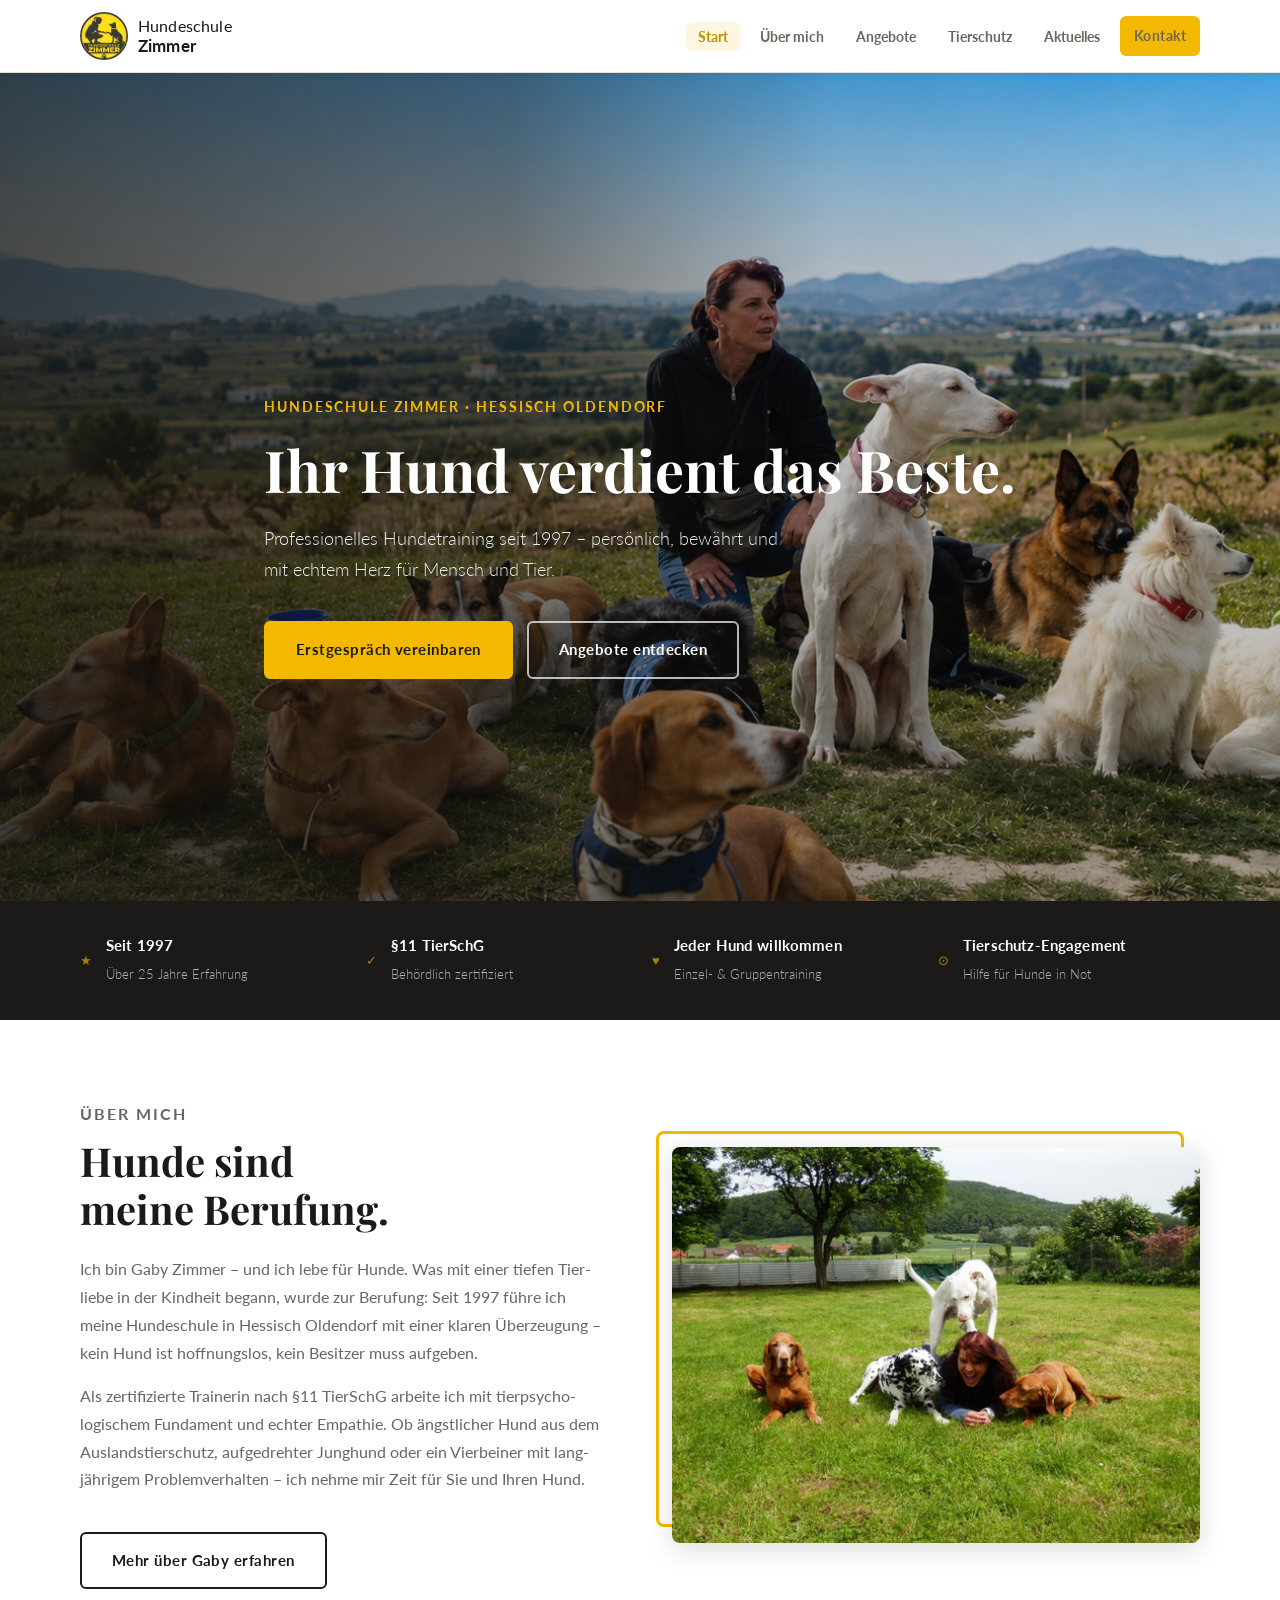
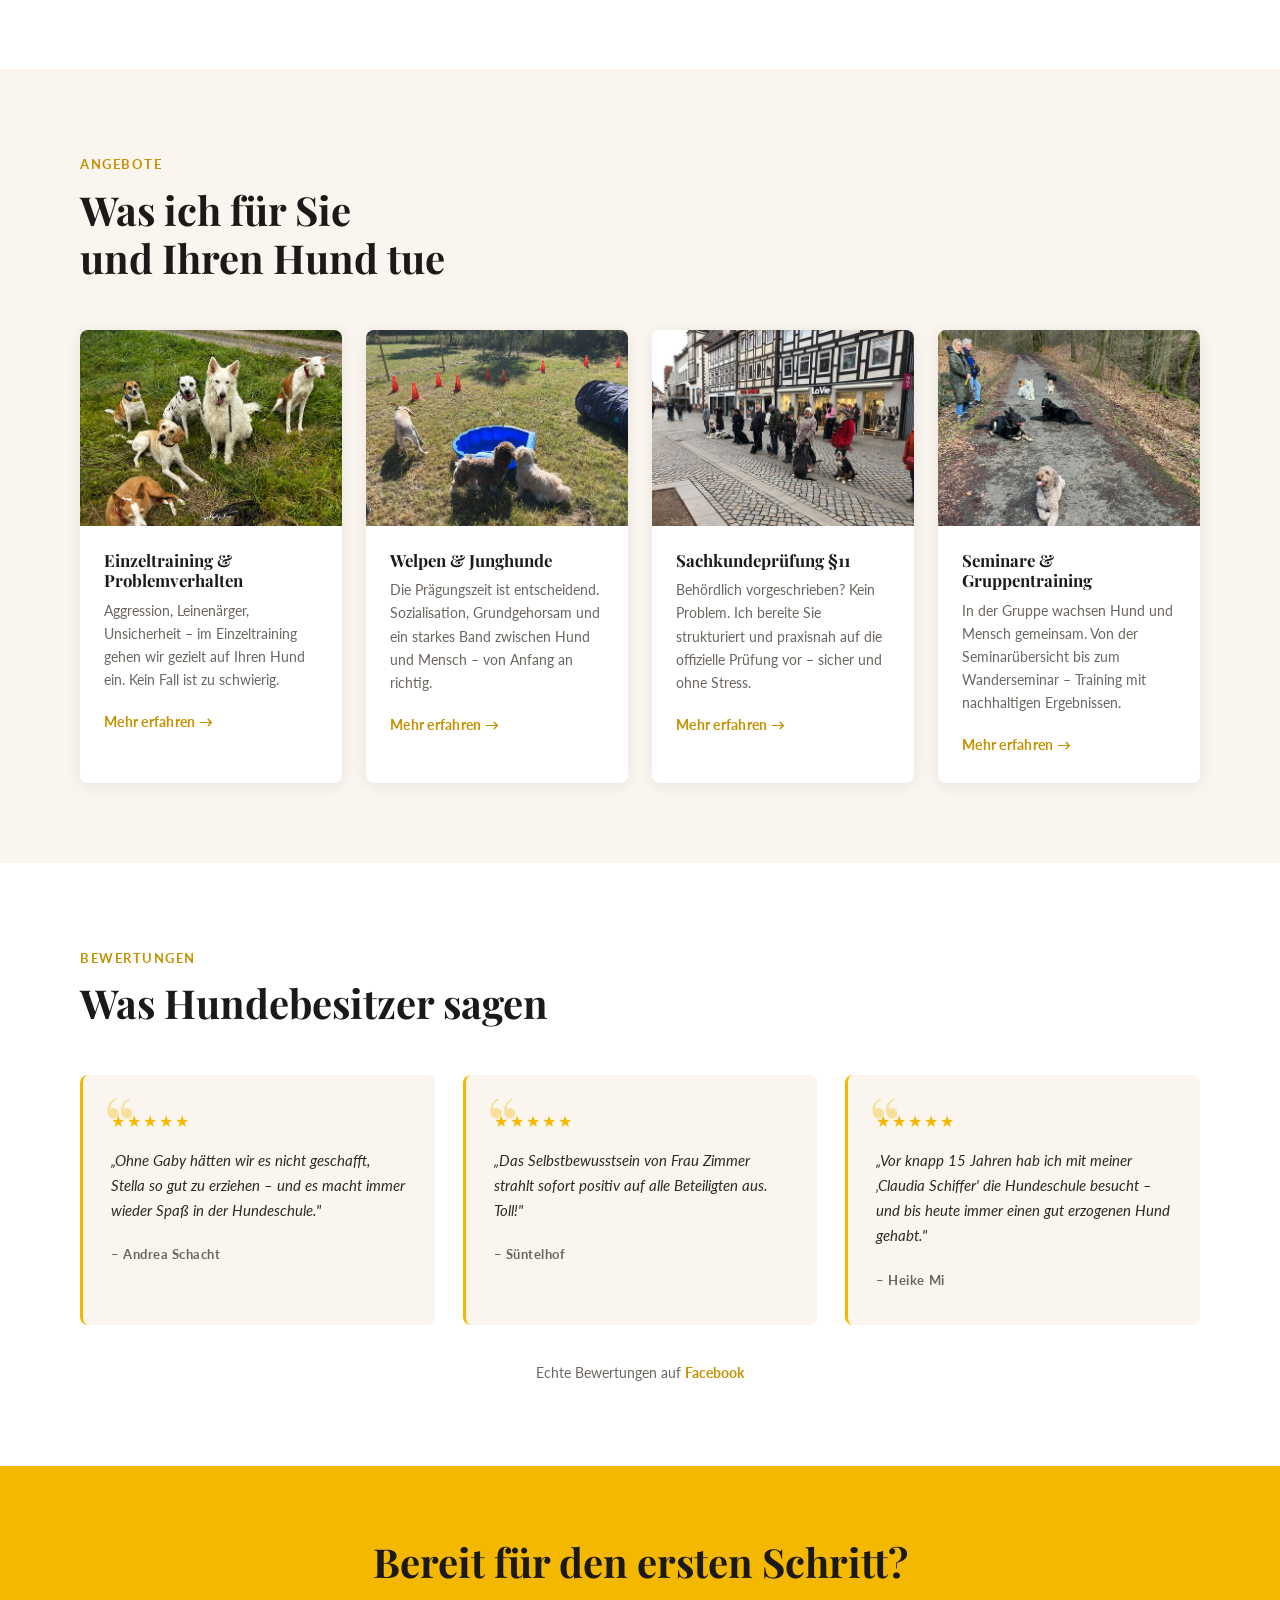
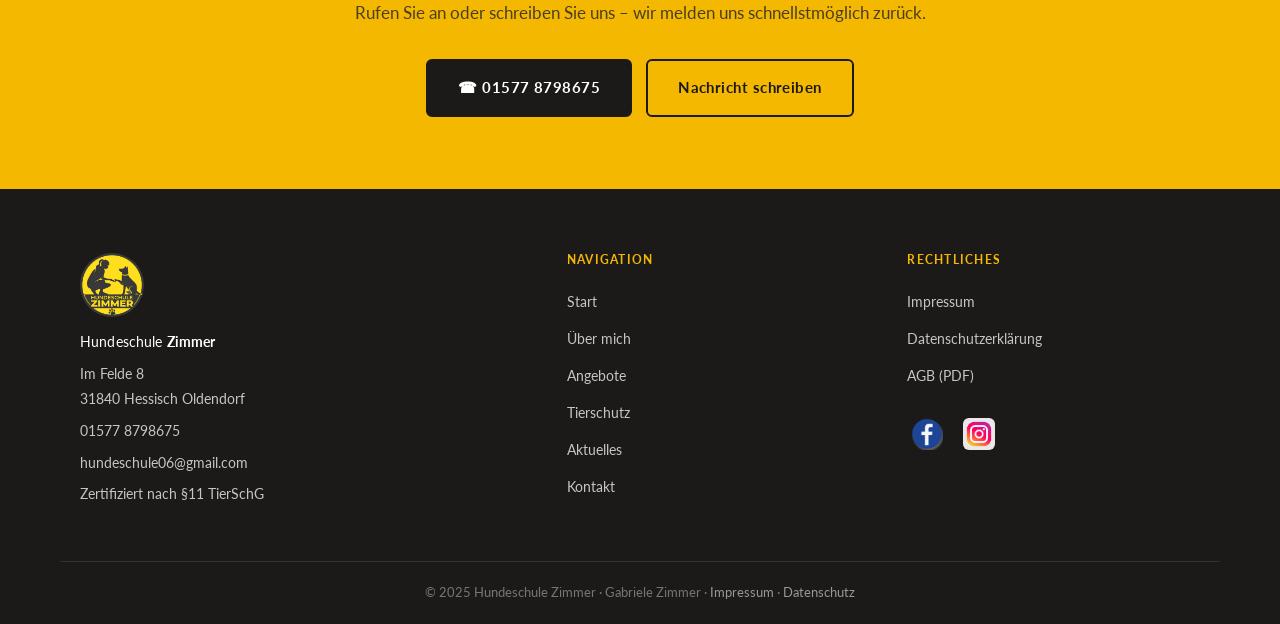
==== index.html @ fe75fb40 "Erste Version" ====
<!DOCTYPE html>
<html lang="de">
<head>
  <meta charset="UTF-8">
  <meta name="viewport" content="width=device-width, initial-scale=1.0">
  <title>Hundeschule Zimmer – Professionelles Hundetraining in Hessisch Oldendorf</title>
  <meta name="description" content="Hundeschule Zimmer, Gaby Zimmer – §11-zertifiziertes Hundetraining seit 1997 in Hessisch Oldendorf. Einzeltraining, Welpengruppen, Sachkundeprüfung und Seminare.">
  <meta name="keywords" content="Hundeschule Hessisch Oldendorf, Hundetraining, Sachkundeprüfung §11, Welpengruppe, Einzeltraining Hund, Gaby Zimmer">
  <link rel="canonical" href="https://www.hundeschule-zimmer.de/">
  <link rel="icon" type="image/png" href="Favicon.png">
  <link rel="stylesheet" href="css/style.css">
</head>
<body>

  <!-- NAVIGATION -->
  <header class="site-header">
    <nav class="nav container">
      <a class="nav__logo" href="index.html">
        <img src="images/logo.jpg" alt="Hundeschule Zimmer Logo" class="nav__logo-img">
        <span class="logo-text">Hundeschule <strong>Zimmer</strong></span>
      </a>
      <button class="nav__toggle" aria-label="Menü öffnen" aria-expanded="false">&#9776;</button>
      <ul class="nav__links" id="nav-links">
        <li><a href="index.html" class="active">Start</a></li>
        <li><a href="ueber-mich.html">Über mich</a></li>
        <li><a href="angebote.html">Angebote</a></li>
        <li><a href="tierschutz.html">Tierschutz</a></li>
        <li><a href="aktuelles.html">Aktuelles</a></li>
        <li><a href="kontakt.html" class="btn btn--nav">Kontakt</a></li>
      </ul>
    </nav>
  </header>

  <!-- HERO -->
  <section class="hero">
    <div class="hero__bg" style="background-image: url('images/hero.png'); background-position: center 40%;"></div>
    <div class="hero__overlay"></div>
    <div class="hero__content container">
      <p class="hero__eyebrow">Hundeschule Zimmer &middot; Hessisch Oldendorf</p>
      <h1 class="hero__headline">Ihr Hund verdient das Beste.</h1>
      <p class="hero__sub">Professionelles Hundetraining seit 1997 – persönlich, bewährt und mit echtem Herz für Mensch und Tier.</p>
      <div class="hero__actions">
        <a href="kontakt.html" class="btn btn--primary">Erstgespräch vereinbaren</a>
        <a href="angebote.html" class="btn btn--outline">Angebote entdecken</a>
      </div>
    </div>
  </section>

  <!-- TRUST BAR -->
  <section class="trust-bar">
    <div class="container">
      <div class="trust-bar__grid">
        <div class="trust-item">
          <span class="trust-item__icon">★</span>
          <div>
            <strong>Seit 1997</strong>
            <span>Über 25 Jahre Erfahrung</span>
          </div>
        </div>
        <div class="trust-item">
          <span class="trust-item__icon">✓</span>
          <div>
            <strong>§11 TierSchG</strong>
            <span>Behördlich zertifiziert</span>
          </div>
        </div>
        <div class="trust-item">
          <span class="trust-item__icon">♥</span>
          <div>
            <strong>Jeder Hund willkommen</strong>
            <span>Einzel- &amp; Gruppentraining</span>
          </div>
        </div>
        <div class="trust-item">
          <span class="trust-item__icon">⊙</span>
          <div>
            <strong>Tierschutz-Engagement</strong>
            <span>Hilfe für Hunde in Not</span>
          </div>
        </div>
      </div>
    </div>
  </section>

  <!-- ÜBER MICH TEASER -->
  <section class="about-teaser section">
    <div class="container about-teaser__grid">
      <div class="about-teaser__text">
        <p class="section-label">Über mich</p>
        <h2>Hunde sind<br>meine Berufung.</h2>
        <p>Ich bin Gaby Zimmer – und ich lebe für Hunde. Was mit einer tiefen Tier­liebe in der Kindheit begann, wurde zur Berufung: Seit 1997 führe ich meine Hundeschule in Hessisch Oldendorf mit einer klaren Überzeugung – kein Hund ist hoffnungslos, kein Besitzer muss aufgeben.</p>
        <p>Als zertifizierte Trainerin nach §11 TierSchG arbeite ich mit tier­psycho­logischem Fundament und echter Empathie. Ob ängstlicher Hund aus dem Auslands­tierschutz, aufgedrehter Junghund oder ein Vierbeiner mit lang­jährigem Problemverhalten – ich nehme mir Zeit für Sie und Ihren Hund.</p>
        <a href="ueber-mich.html" class="btn btn--secondary">Mehr über Gaby erfahren</a>
      </div>
      <div class="about-teaser__image">
        <img src="images/gaby-mit-hunden.jpg" alt="Gaby Zimmer mit ihren Hunden auf der Wiese – lachend und voller Energie">
      </div>
    </div>
  </section>

  <!-- ANGEBOTE -->
  <section class="services section section--light">
    <div class="container">
      <p class="section-label">Angebote</p>
      <h2>Was ich für Sie<br>und Ihren Hund tue</h2>
      <div class="services__grid">

        <article class="service-card">
          <div class="service-card__img">
            <img src="images/gruppentraining.jpg" alt="Gruppentraining mit mehreren Hunden in der Natur">
          </div>
          <div class="service-card__body">
            <h3>Einzeltraining &amp; Problemverhalten</h3>
            <p>Aggression, Leinenärger, Unsicherheit – im Einzeltraining gehen wir gezielt auf Ihren Hund ein. Kein Fall ist zu schwierig.</p>
            <a href="angebote.html#einzeltraining" class="service-card__link">Mehr erfahren &rarr;</a>
          </div>
        </article>

        <article class="service-card">
          <div class="service-card__img">
            <img src="images/welpen.jpg" alt="Welpen beim Prägespiel auf dem Trainingsgelände der Hundeschule Zimmer">
          </div>
          <div class="service-card__body">
            <h3>Welpen &amp; Junghunde</h3>
            <p>Die Prägungszeit ist entscheidend. Sozialisation, Grundgehorsam und ein starkes Band zwischen Hund und Mensch – von Anfang an richtig.</p>
            <a href="angebote.html#welpen" class="service-card__link">Mehr erfahren &rarr;</a>
          </div>
        </article>

        <article class="service-card">
          <div class="service-card__img">
            <img src="images/sachkunde.jpg" alt="Sachkundeprüfung §11 TierSchG – Hunde mit Besitzern in der Fußgängerzone">
          </div>
          <div class="service-card__body">
            <h3>Sachkundeprüfung §11</h3>
            <p>Behördlich vorgeschrieben? Kein Problem. Ich bereite Sie strukturiert und praxisnah auf die offizielle Prüfung vor – sicher und ohne Stress.</p>
            <a href="angebote.html#sachkunde" class="service-card__link">Mehr erfahren &rarr;</a>
          </div>
        </article>

        <article class="service-card">
          <div class="service-card__img">
            <img src="images/seminar.jpg" alt="Hunde liegen diszipliniert auf einem Waldweg – Seminar der Hundeschule Zimmer">
          </div>
          <div class="service-card__body">
            <h3>Seminare &amp; Gruppentraining</h3>
            <p>In der Gruppe wachsen Hund und Mensch gemeinsam. Von der Seminarübersicht bis zum Wanderseminar – Training mit nachhaltigen Ergebnissen.</p>
            <a href="angebote.html#seminare" class="service-card__link">Mehr erfahren &rarr;</a>
          </div>
        </article>

      </div>
    </div>
  </section>

  <!-- TESTIMONIALS -->
  <section class="testimonials section">
    <div class="container">
      <p class="section-label">Bewertungen</p>
      <h2>Was Hundebesitzer sagen</h2>
      <div class="testimonials__grid">

        <div class="testimonial-card">
          <div class="stars">&#9733;&#9733;&#9733;&#9733;&#9733;</div>
          <p>„Ohne Gaby hätten wir es nicht geschafft, Stella so gut zu erziehen – und es macht immer wieder Spaß in der Hundeschule."</p>
          <cite>– Andrea Schacht</cite>
        </div>

        <div class="testimonial-card">
          <div class="stars">&#9733;&#9733;&#9733;&#9733;&#9733;</div>
          <p>„Das Selbstbewusstsein von Frau Zimmer strahlt sofort positiv auf alle Beteiligten aus. Toll!"</p>
          <cite>– Süntelhof</cite>
        </div>

        <div class="testimonial-card">
          <div class="stars">&#9733;&#9733;&#9733;&#9733;&#9733;</div>
          <p>„Vor knapp 15 Jahren hab ich mit meiner ‚Claudia Schiffer' die Hundeschule besucht – und bis heute immer einen gut erzogenen Hund gehabt."</p>
          <cite>– Heike Mi</cite>
        </div>

      </div>
      <p class="testimonials__note">
        Echte Bewertungen auf
        <a href="https://www.facebook.com/HundeschuleGabyZimmer/" target="_blank" rel="noopener">Facebook</a>
      </p>
    </div>
  </section>

  <!-- CALL TO ACTION -->
  <section class="cta-section">
    <div class="container cta-section__inner">
      <h2>Bereit für den ersten Schritt?</h2>
      <p>Rufen Sie an oder schreiben Sie uns – wir melden uns schnellstmöglich zurück.</p>
      <div class="cta-section__actions">
        <a href="tel:015778798675" class="btn btn--cta-phone">&#9742; 01577 8798675</a>
        <a href="kontakt.html" class="btn btn--outline-light">Nachricht schreiben</a>
      </div>
    </div>
  </section>

  <!-- FOOTER -->
  <footer class="site-footer">
    <div class="container footer__grid">

      <div class="footer__brand">
        <img src="images/logo.jpg" alt="Hundeschule Zimmer Logo" style="height:64px;width:64px;border-radius:50%;object-fit:cover;margin-bottom:12px;">
        <p class="footer__logo">Hundeschule <strong>Zimmer</strong></p>
        <p>Im Felde 8<br>31840 Hessisch Oldendorf</p>
        <p><a href="tel:015778798675">01577 8798675</a></p>
        <p><a href="mailto:hundeschule06@gmail.com">hundeschule06@gmail.com</a></p>
        <p>Zertifiziert nach §11 TierSchG</p>
      </div>

      <div class="footer__nav">
        <h4>Navigation</h4>
        <ul>
          <li><a href="index.html">Start</a></li>
          <li><a href="ueber-mich.html">Über mich</a></li>
          <li><a href="angebote.html">Angebote</a></li>
          <li><a href="tierschutz.html">Tierschutz</a></li>
          <li><a href="aktuelles.html">Aktuelles</a></li>
          <li><a href="kontakt.html">Kontakt</a></li>
        </ul>
      </div>

      <div class="footer__legal">
        <h4>Rechtliches</h4>
        <ul>
          <li><a href="impressum.html">Impressum</a></li>
          <li><a href="datenschutz.html">Datenschutzerklärung</a></li>
          <li><a href="Formulare/Microsoft Word - AGB PDF.pdf" target="_blank">AGB (PDF)</a></li>
        </ul>
        <div class="footer__social">
          <a href="https://www.facebook.com/HundeschuleGabyZimmer/" target="_blank" rel="noopener" class="social-link social-link--icon" aria-label="Facebook">
            <img src="Logo/pngtree-facebook-social-media-icon-png-image_6315968.png" alt="Facebook">
          </a>
          <a href="https://www.instagram.com/hundeschulezimmer/" target="_blank" rel="noopener" class="social-link social-link--icon" aria-label="Instagram">
            <img src="Logo/instagram-vector-logo-icon-social-media-logotype_901408-392.avif" alt="Instagram">
          </a>
        </div>
      </div>

    </div>
    <div class="footer__bottom">
      <div class="container">
        <p>&copy; 2025 Hundeschule Zimmer &middot; Gabriele Zimmer &middot;
          <a href="impressum.html">Impressum</a> &middot;
          <a href="datenschutz.html">Datenschutz</a>
        </p>
      </div>
    </div>
  </footer>

  <script>
    const toggle = document.querySelector('.nav__toggle');
    const links  = document.querySelector('.nav__links');
    toggle.addEventListener('click', function() {
      const open = links.classList.toggle('is-open');
      toggle.setAttribute('aria-expanded', open);
    });
  </script>

</body>
</html>
---- css/style.css ----
/* ================================================
   Hundeschule Zimmer · CSS
   ================================================ */

@import url('https://fonts.googleapis.com/css2?family=Playfair+Display:wght@400;700&family=Lato:wght@300;400;700&display=swap');

/* ---- Variables ---- */
:root {
  --gold:        #F5B800;
  --gold-dark:   #C49100;
  --gold-light:  #FFF8E1;
  --dark:        #1C1A18;
  --dark-soft:   #2D2A26;
  --text:        #2D2A26;
  --text-muted:  #6B6560;
  --bg:          #FFFFFF;
  --bg-warm:     #FAF6EF;
  --border:      #E8E0D5;
  --radius:      6px;
  --shadow:      0 2px 16px rgba(0,0,0,0.08);
  --shadow-hover:0 6px 28px rgba(0,0,0,0.14);
  --max-w:       1160px;
  --nav-h:       72px;
  --font-head:   'Playfair Display', Georgia, serif;
  --font-body:   'Lato', -apple-system, BlinkMacSystemFont, 'Segoe UI', sans-serif;
}

/* ---- Reset ---- */
*, *::before, *::after { box-sizing: border-box; margin: 0; padding: 0; }
html { scroll-behavior: smooth; }
body {
  font-family: var(--font-body);
  font-size: 17px;
  line-height: 1.7;
  color: var(--text);
  background: var(--bg);
}
img { display: block; max-width: 100%; height: auto; }
a { color: inherit; text-decoration: none; }
ul { list-style: none; }

/* ---- Typography ---- */
h1, h2, h3, h4 {
  font-family: var(--font-head);
  line-height: 1.2;
  color: var(--dark);
}
h1 { font-size: clamp(2.2rem, 5vw, 3.6rem); }
h2 { font-size: clamp(1.7rem, 3.5vw, 2.5rem); margin-bottom: 1.2rem; }
h3 { font-size: 1.25rem; margin-bottom: 0.6rem; }
p  { margin-bottom: 1rem; }
p:last-child { margin-bottom: 0; }

/* ---- Layout ---- */
.container {
  max-width: var(--max-w);
  margin: 0 auto;
  padding: 0 20px;
}
.section         { padding: 80px 0; }
.section--light  { background: var(--bg-warm); }
.section-label {
  display: inline-block;
  font-family: var(--font-body);
  font-size: 0.8rem;
  font-weight: 700;
  letter-spacing: 0.12em;
  text-transform: uppercase;
  color: var(--gold-dark);
  margin-bottom: 0.6rem;
}

/* ---- Buttons ---- */
.btn {
  display: inline-block;
  padding: 14px 30px;
  border-radius: var(--radius);
  font-family: var(--font-body);
  font-size: 0.95rem;
  font-weight: 700;
  letter-spacing: 0.03em;
  transition: all 0.2s ease;
  cursor: pointer;
  border: 2px solid transparent;
  white-space: nowrap;
}
.btn--primary {
  background: var(--gold);
  color: var(--dark);
  border-color: var(--gold);
}
.btn--primary:hover {
  background: var(--gold-dark);
  border-color: var(--gold-dark);
}
.btn--secondary {
  background: transparent;
  color: var(--dark);
  border-color: var(--dark);
}
.btn--secondary:hover {
  background: var(--dark);
  color: #fff;
}
.btn--outline {
  background: transparent;
  color: #fff;
  border-color: rgba(255,255,255,0.7);
}
.btn--outline:hover {
  background: rgba(255,255,255,0.15);
  border-color: #fff;
}
.btn--cta-phone {
  background: var(--dark);
  color: #fff;
  border-color: var(--dark);
}
.btn--cta-phone:hover {
  background: var(--dark-soft);
  border-color: var(--dark-soft);
}
.btn--outline-light {
  background: transparent;
  color: var(--dark);
  border-color: var(--dark);
}
.btn--outline-light:hover {
  background: var(--dark);
  color: #fff;
}
.btn--nav {
  background: var(--gold);
  color: var(--dark);
  padding: 9px 22px;
  font-size: 0.88rem;
}
.btn--nav:hover { background: var(--gold-dark); }

/* ================================================
   PAGE HERO (Unterseiten)
   ================================================ */
.page-hero {
  position: relative;
  min-height: 340px;
  display: flex;
  align-items: flex-end;
  background-size: cover;
  background-position: center;
  padding-bottom: 48px;
}
.page-hero__overlay {
  position: absolute;
  inset: 0;
  background: linear-gradient(to bottom, rgba(20,18,14,0.35) 0%, rgba(20,18,14,0.70) 100%);
}
.page-hero__content {
  position: relative;
  z-index: 2;
  color: #fff;
}
.page-hero__content h1 {
  color: #fff;
  font-size: clamp(1.8rem, 4vw, 3rem);
  margin-top: 0.4rem;
}
.page-hero__content .hero__eyebrow { margin-bottom: 0.3rem; }

/* ================================================
   NAVIGATION
   ================================================ */
.site-header {
  position: sticky;
  top: 0;
  z-index: 100;
  background: #fff;
  border-bottom: 1px solid var(--border);
  box-shadow: 0 1px 8px rgba(0,0,0,0.06);
}
.nav {
  display: flex;
  align-items: center;
  justify-content: space-between;
  height: var(--nav-h);
}
.nav__logo {
  display: flex;
  align-items: center;
  gap: 10px;
  text-decoration: none;
}
.nav__logo-img {
  height: 48px;
  width: 48px;
  object-fit: cover;
  border-radius: 50%;
  flex-shrink: 0;
}
.logo-text {
  font-family: var(--font-body);
  font-size: 1rem;
  line-height: 1.2;
  color: var(--dark);
  letter-spacing: 0.01em;
}
.logo-text strong {
  display: block;
  font-size: 1.05rem;
  font-weight: 700;
}
.nav__links {
  display: flex;
  align-items: center;
  gap: 8px;
}
.nav__links a {
  font-size: 0.9rem;
  font-weight: 700;
  color: var(--text-muted);
  padding: 6px 12px;
  border-radius: var(--radius);
  transition: color 0.15s;
}
.nav__links a:hover { color: var(--dark); }
.nav__links a.active:not(.btn--nav) {
  color: var(--gold-dark);
  background: rgba(245,184,0,0.13);
  border-radius: var(--radius);
}
.nav__links .btn--nav.active { background: var(--gold-dark); }
.nav__toggle {
  display: none;
  background: none;
  border: none;
  font-size: 1.5rem;
  cursor: pointer;
  color: var(--dark);
  padding: 6px;
}

/* ================================================
   HERO
   ================================================ */
.hero {
  position: relative;
  min-height: 92vh;
  display: flex;
  align-items: center;
  overflow: hidden;
}
.hero__bg {
  position: absolute;
  inset: 0;
  background-image: url('../images/hero.jpg');
  background-size: cover;
  background-position: center 30%;
  transform: scale(1.03);
  transition: transform 8s ease;
}
.hero:hover .hero__bg { transform: scale(1); }
.hero__overlay {
  position: absolute;
  inset: 0;
  background:
    linear-gradient(to right, rgba(20,18,14,0.72) 0%, rgba(20,18,14,0.50) 40%, rgba(20,18,14,0.10) 65%, rgba(20,18,14,0) 100%),
    linear-gradient(to bottom, rgba(20,18,14,0.05) 0%, rgba(20,18,14,0.35) 100%);
}
.hero__content {
  position: relative;
  z-index: 2;
  color: #fff;
  max-width: 900px;
  padding-top: 100px;
}
.hero__eyebrow {
  font-size: 0.85rem;
  font-weight: 700;
  letter-spacing: 0.14em;
  text-transform: uppercase;
  color: var(--gold);
  margin-bottom: 1rem;
}
.hero__headline {
  color: #fff;
  margin-bottom: 1.2rem;
  font-weight: 700;
}
.hero__sub {
  font-size: 1.15rem;
  font-weight: 300;
  opacity: 0.92;
  margin-bottom: 2.2rem;
  max-width: 520px;
}
.hero__actions {
  display: flex;
  gap: 14px;
  flex-wrap: wrap;
}


/* ================================================
   TRUST BAR
   ================================================ */
.trust-bar {
  background: var(--dark);
  padding: 32px 0;
}
.trust-bar__grid {
  display: grid;
  grid-template-columns: repeat(4, 1fr);
  gap: 24px;
}
.trust-item {
  display: flex;
  align-items: center;
  gap: 14px;
  color: #fff;
}
.trust-item__icon {
  font-size: 1.6rem;
  flex-shrink: 0;
  color: var(--gold);
  line-height: 1;
}
.trust-item strong {
  display: block;
  font-size: 0.95rem;
  font-weight: 700;
  letter-spacing: 0.01em;
}
.trust-item span {
  font-size: 0.8rem;
  opacity: 0.65;
  font-weight: 300;
}

/* ================================================
   ABOUT TEASER
   ================================================ */
.about-teaser__grid {
  display: grid;
  grid-template-columns: 1fr 1fr;
  gap: 64px;
  align-items: center;
}
.about-teaser__text h2 {
  margin-bottom: 1.4rem;
}
.about-teaser__text p {
  color: var(--text-muted);
  font-size: 1.02rem;
}
.about-teaser__text .btn {
  margin-top: 1.4rem;
}
.about-teaser__image {
  position: relative;
}
.about-teaser__image img {
  width: 100%;
  border-radius: 8px;
  object-fit: cover;
  aspect-ratio: 4/3;
  box-shadow: var(--shadow-hover);
}
.about-teaser__image::before {
  content: '';
  position: absolute;
  top: -16px;
  left: -16px;
  right: 16px;
  bottom: 16px;
  border: 3px solid var(--gold);
  border-radius: 8px;
  z-index: -1;
}

/* ================================================
   SERVICES
   ================================================ */
.services .container > h2 {
  max-width: 540px;
}
.services__grid {
  display: grid;
  grid-template-columns: repeat(4, 1fr);
  gap: 24px;
  margin-top: 48px;
}
.service-card {
  background: #fff;
  border-radius: 8px;
  overflow: hidden;
  box-shadow: var(--shadow);
  transition: transform 0.2s ease, box-shadow 0.2s ease;
}
.service-card:hover {
  transform: translateY(-4px);
  box-shadow: var(--shadow-hover);
}
.service-card__img {
  overflow: hidden;
  aspect-ratio: 4/3;
}
.service-card__img img {
  width: 100%;
  height: 100%;
  object-fit: cover;
  transition: transform 0.4s ease;
}
.service-card:hover .service-card__img img {
  transform: scale(1.04);
}
.service-card__body {
  padding: 24px;
}
.service-card__body h3 {
  color: var(--dark);
  font-size: 1.05rem;
  margin-bottom: 0.5rem;
}
.service-card__body p {
  font-size: 0.9rem;
  color: var(--text-muted);
  line-height: 1.6;
  margin-bottom: 1rem;
}
.service-card__link {
  font-size: 0.85rem;
  font-weight: 700;
  color: var(--gold-dark);
  letter-spacing: 0.02em;
  transition: color 0.15s;
}
.service-card__link:hover { color: var(--dark); }

/* ================================================
   TESTIMONIALS
   ================================================ */
.testimonials__grid {
  display: grid;
  grid-template-columns: repeat(3, 1fr);
  gap: 28px;
  margin-top: 48px;
}
.testimonial-card {
  background: var(--bg-warm);
  border-radius: 8px;
  padding: 32px 28px;
  position: relative;
  border-left: 3px solid var(--gold);
}
.testimonial-card::before {
  content: '\201C';
  font-family: var(--font-head);
  font-size: 5rem;
  color: var(--gold);
  opacity: 0.35;
  position: absolute;
  top: 8px;
  left: 20px;
  line-height: 1;
}
.stars {
  color: var(--gold);
  font-size: 1rem;
  letter-spacing: 2px;
  margin-bottom: 14px;
}
.testimonial-card p {
  font-size: 0.95rem;
  color: var(--text);
  font-style: italic;
  line-height: 1.65;
  margin-bottom: 1rem;
}
.testimonial-card cite {
  font-size: 0.82rem;
  font-weight: 700;
  color: var(--text-muted);
  font-style: normal;
  letter-spacing: 0.04em;
}
.testimonials__note {
  text-align: center;
  margin-top: 36px;
  font-size: 0.9rem;
  color: var(--text-muted);
}
.testimonials__note a {
  color: var(--gold-dark);
  font-weight: 700;
}
.testimonials__note a:hover { text-decoration: underline; }

/* ================================================
   CTA SECTION
   ================================================ */
.cta-section {
  background: var(--gold);
  padding: 72px 0;
}
.cta-section__inner {
  text-align: center;
  max-width: 620px;
}
.cta-section h2 {
  color: var(--dark);
  margin-bottom: 0.8rem;
}
.cta-section p {
  color: var(--dark-soft);
  font-size: 1.05rem;
  opacity: 0.85;
  margin-bottom: 0;
}
.cta-section__actions {
  display: flex;
  gap: 14px;
  justify-content: center;
  flex-wrap: wrap;
  margin-top: 2rem;
}

/* ================================================
   FOOTER
   ================================================ */
.site-footer {
  background: var(--dark);
  color: rgba(255,255,255,0.75);
  padding-top: 64px;
}
.footer__grid {
  display: grid;
  grid-template-columns: 1.5fr 1fr 1fr;
  gap: 48px;
  padding-bottom: 48px;
  border-bottom: 1px solid rgba(255,255,255,0.1);
}
.footer__logo {
  font-family: var(--font-body);
  font-size: 1.15rem;
  color: #fff;
  margin-bottom: 1rem;
  letter-spacing: 0.01em;
}
.footer__logo strong { font-weight: 700; }
.footer__brand p {
  font-size: 0.88rem;
  line-height: 1.8;
  margin-bottom: 0.4rem;
}
.footer__brand a {
  color: rgba(255,255,255,0.75);
  transition: color 0.15s;
}
.footer__brand a:hover { color: var(--gold); }
.footer__nav h4,
.footer__legal h4 {
  font-family: var(--font-body);
  font-size: 0.78rem;
  font-weight: 700;
  letter-spacing: 0.1em;
  text-transform: uppercase;
  color: var(--gold);
  margin-bottom: 1.2rem;
}
.footer__nav ul,
.footer__legal ul {
  display: flex;
  flex-direction: column;
  gap: 8px;
}
.footer__nav a,
.footer__legal a {
  font-size: 0.9rem;
  transition: color 0.15s;
}
.footer__nav a:hover,
.footer__legal a:hover { color: #fff; }
.footer__social {
  display: flex;
  gap: 12px;
  margin-top: 24px;
}
.social-link {
  display: inline-flex;
  align-items: center;
  padding: 7px 14px;
  border: 1px solid rgba(255,255,255,0.2);
  border-radius: 4px;
  font-size: 0.8rem;
  font-weight: 700;
  letter-spacing: 0.04em;
  transition: all 0.15s;
  color: rgba(255,255,255,0.75);
}
.social-link:hover {
  border-color: var(--gold);
  color: var(--gold);
}
.social-link--icon {
  padding: 4px;
  border: none;
  background: none;
  border-radius: 0;
}
.social-link--icon:hover { border: none; opacity: 0.8; }
.social-link--icon img {
  display: block;
  width: 32px;
  height: 32px;
  object-fit: contain;
  border-radius: 6px;
}
.footer__bottom {
  padding: 20px 0;
}
.footer__bottom p {
  text-align: center;
  font-size: 0.8rem;
  color: rgba(255,255,255,0.4);
  margin: 0;
}
.footer__bottom a {
  color: rgba(255,255,255,0.55);
  transition: color 0.15s;
}
.footer__bottom a:hover { color: var(--gold); }

/* ================================================
   MEDIA QUERIES
   ================================================ */

/* Tablet */
@media (max-width: 1024px) {
  .trust-bar__grid {
    grid-template-columns: repeat(2, 1fr);
    gap: 20px;
  }
  .services__grid {
    grid-template-columns: repeat(2, 1fr);
  }
  .about-teaser__grid {
    gap: 40px;
  }
  .footer__grid {
    grid-template-columns: 1fr 1fr;
  }
  .footer__brand {
    grid-column: 1 / -1;
  }
}

/* Mobile */
@media (max-width: 768px) {
  :root { --nav-h: 64px; }
  .section { padding: 56px 0; }

  /* Nav */
  .nav__toggle { display: block; }
  .nav__links {
    display: none;
    position: absolute;
    top: var(--nav-h);
    left: 0;
    right: 0;
    background: #fff;
    flex-direction: column;
    align-items: stretch;
    gap: 0;
    padding: 8px 0 16px;
    border-bottom: 1px solid var(--border);
    box-shadow: 0 8px 24px rgba(0,0,0,0.12);
  }
  .nav__links.is-open { display: flex; }
  .nav__links li { border-bottom: 1px solid var(--border); }
  .nav__links li:last-child { border-bottom: none; margin: 12px 20px 0; }
  .nav__links a {
    display: block;
    padding: 14px 24px;
    font-size: 1rem;
    font-weight: 700;
    color: var(--dark);
    border-radius: 0;
  }
  .nav__links a:hover { color: var(--gold-dark); background: var(--bg-warm); }
  .nav__links a.active { color: var(--gold-dark); }
  .nav__links .btn--nav {
    display: block;
    width: 100%;
    text-align: center;
    padding: 14px 20px;
    border-radius: var(--radius);
    font-size: 1rem;
  }

  /* Hero */
  .hero { min-height: 85vh; }
  .hero__bg { background-position: 62% 20% !important; }
  .hero__actions { flex-direction: column; }
  .hero__actions .btn { text-align: center; width: 100%; }

  /* Trust */
  .trust-bar__grid {
    grid-template-columns: 1fr 1fr;
    gap: 18px;
  }

  /* About */
  .about-teaser__grid {
    grid-template-columns: 1fr;
    gap: 36px;
  }
  .about-teaser__image { order: -1; }
  .about-teaser__image::before { display: none; }

  /* Services */
  .services__grid {
    grid-template-columns: 1fr;
    gap: 20px;
  }

  /* Testimonials */
  .testimonials__grid {
    grid-template-columns: 1fr;
    gap: 20px;
  }

  /* CTA */
  .cta-section__actions { flex-direction: column; }

  /* Footer */
  .footer__grid {
    grid-template-columns: 1fr;
    gap: 32px;
  }
}

@media (max-width: 480px) {
  .trust-bar__grid { grid-template-columns: 1fr; }
}
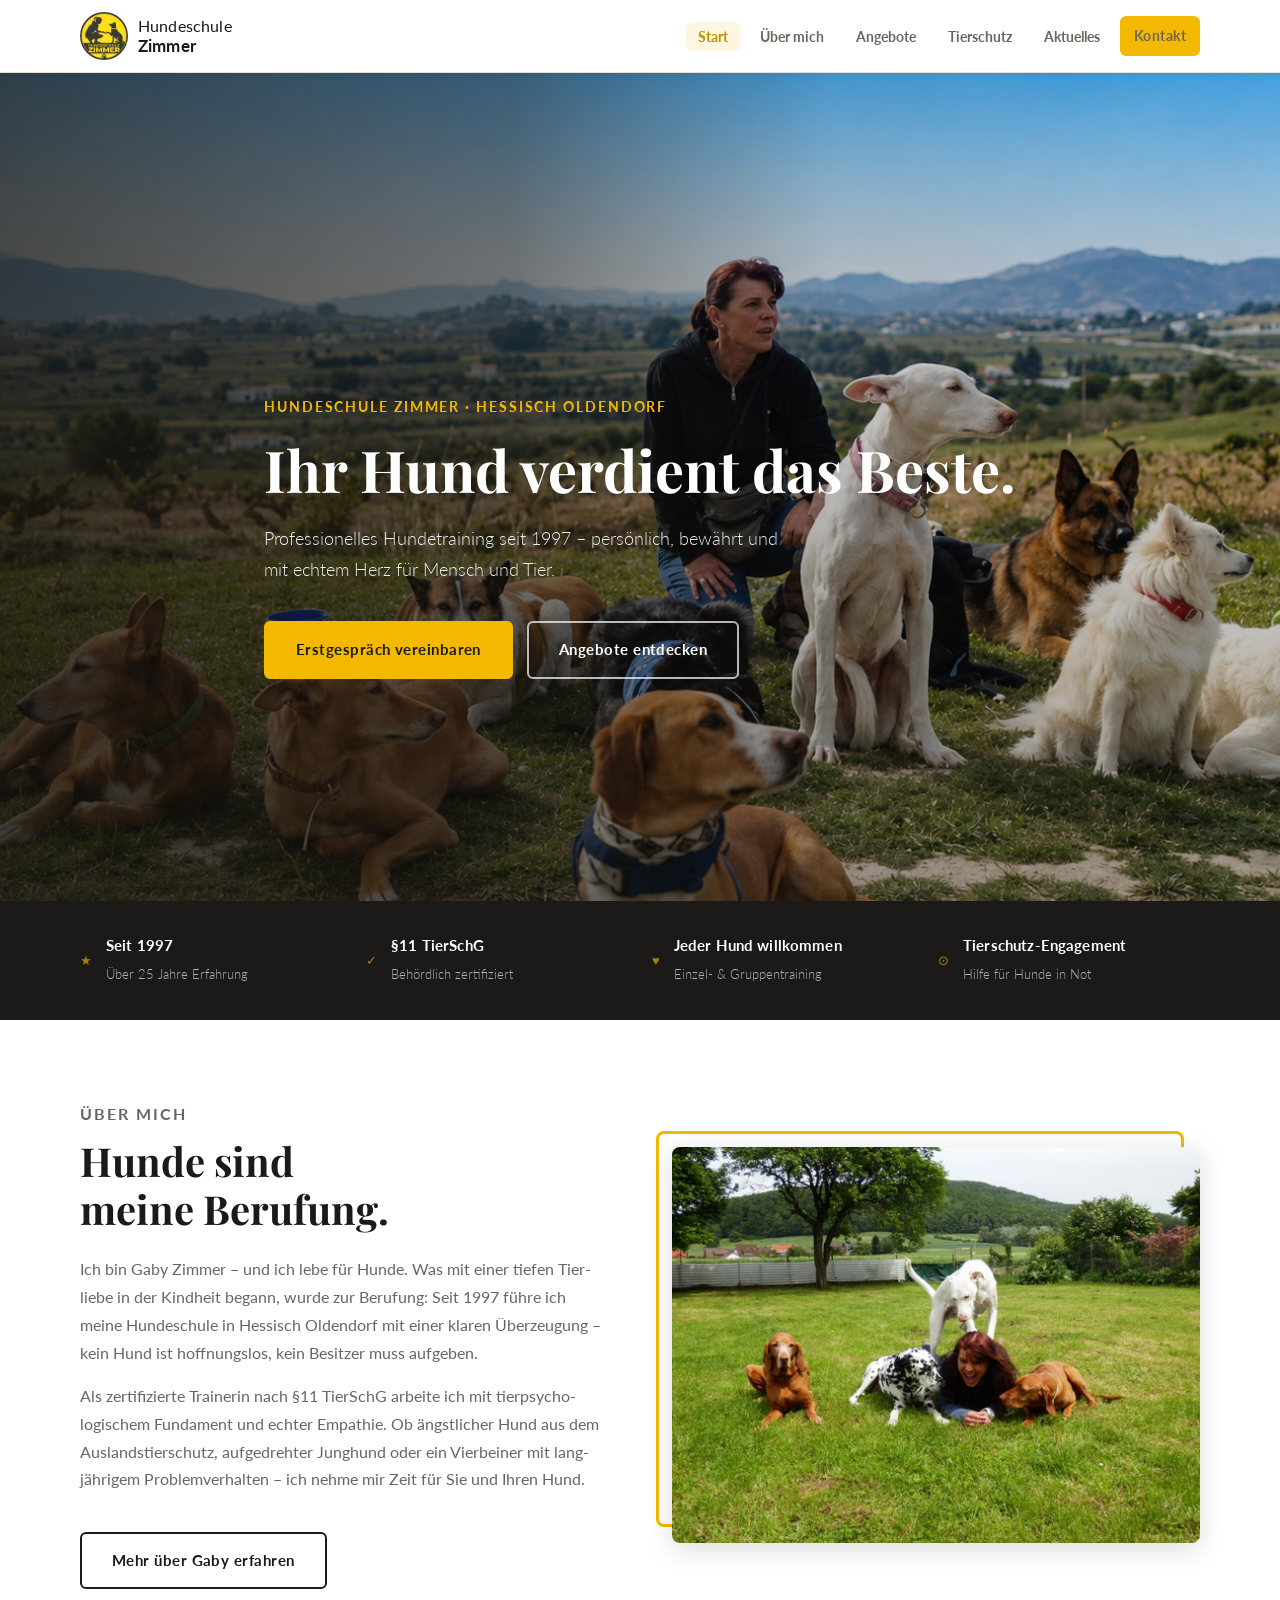
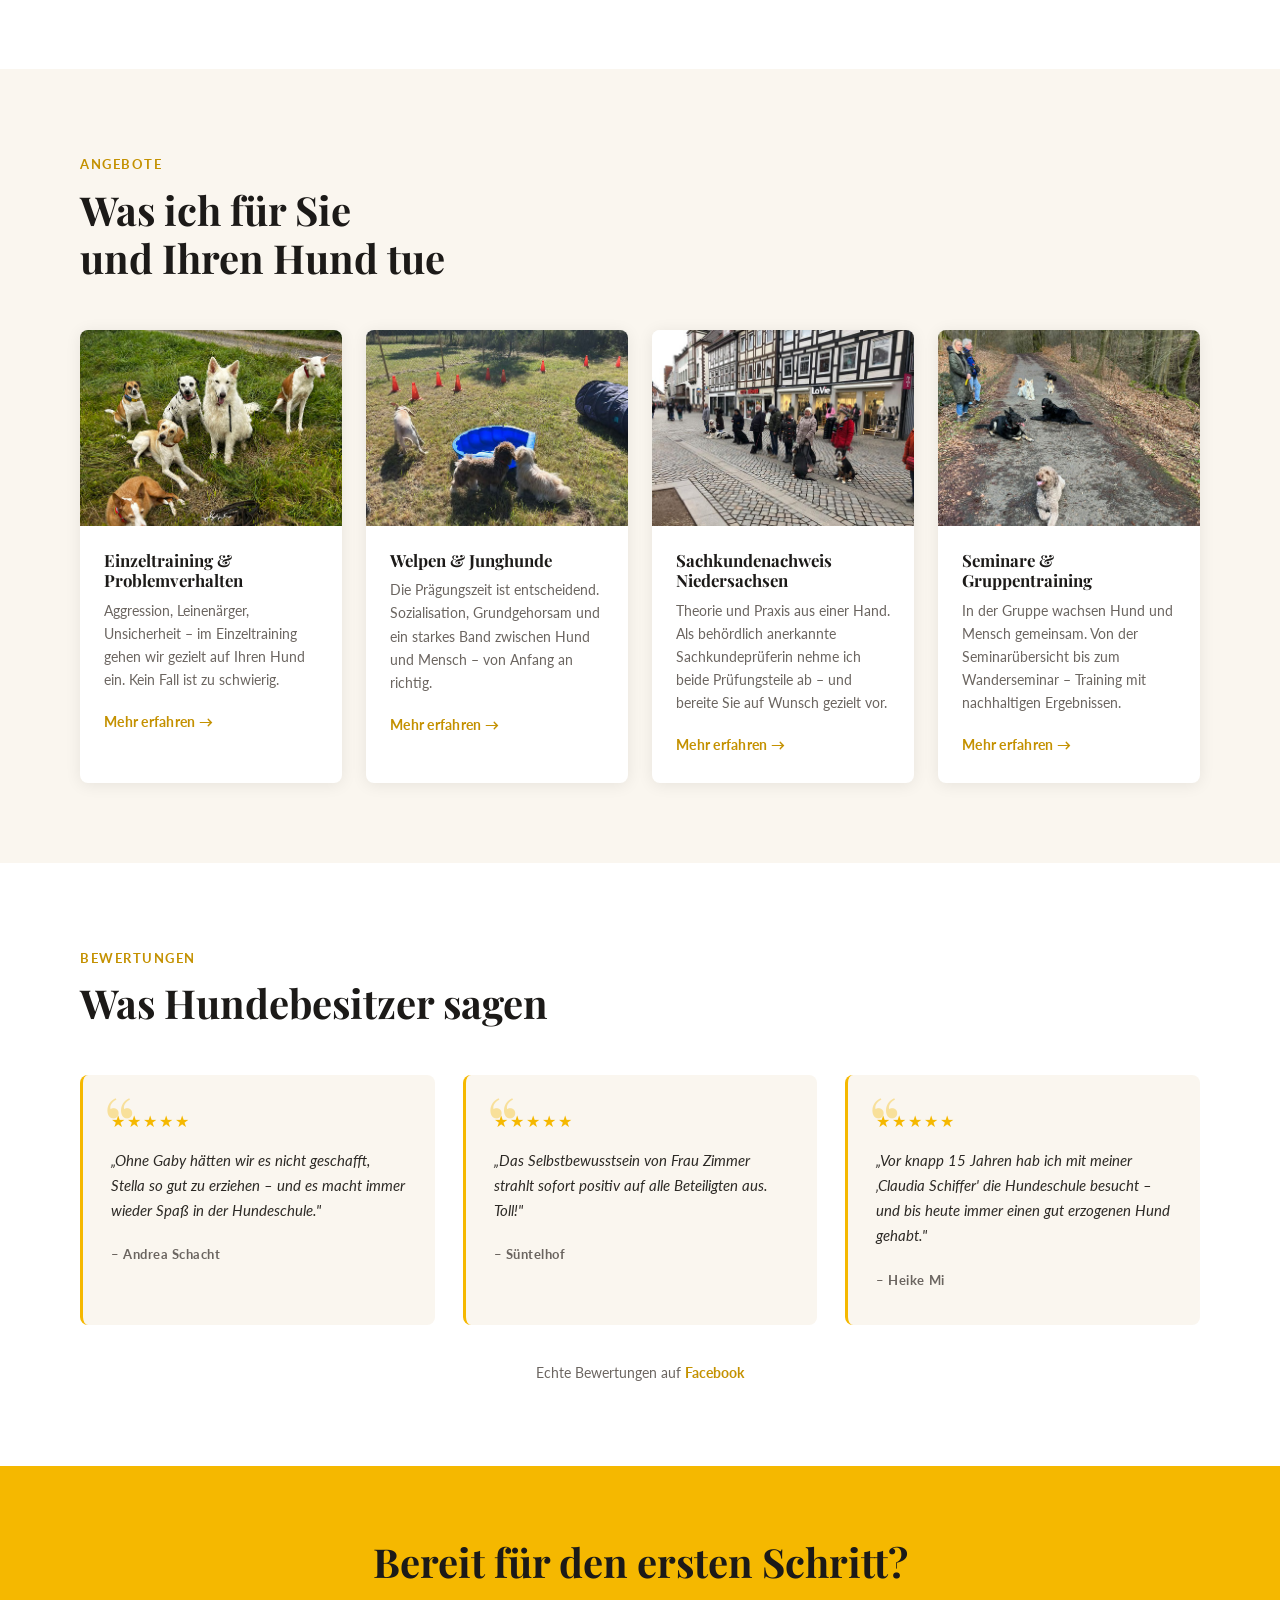
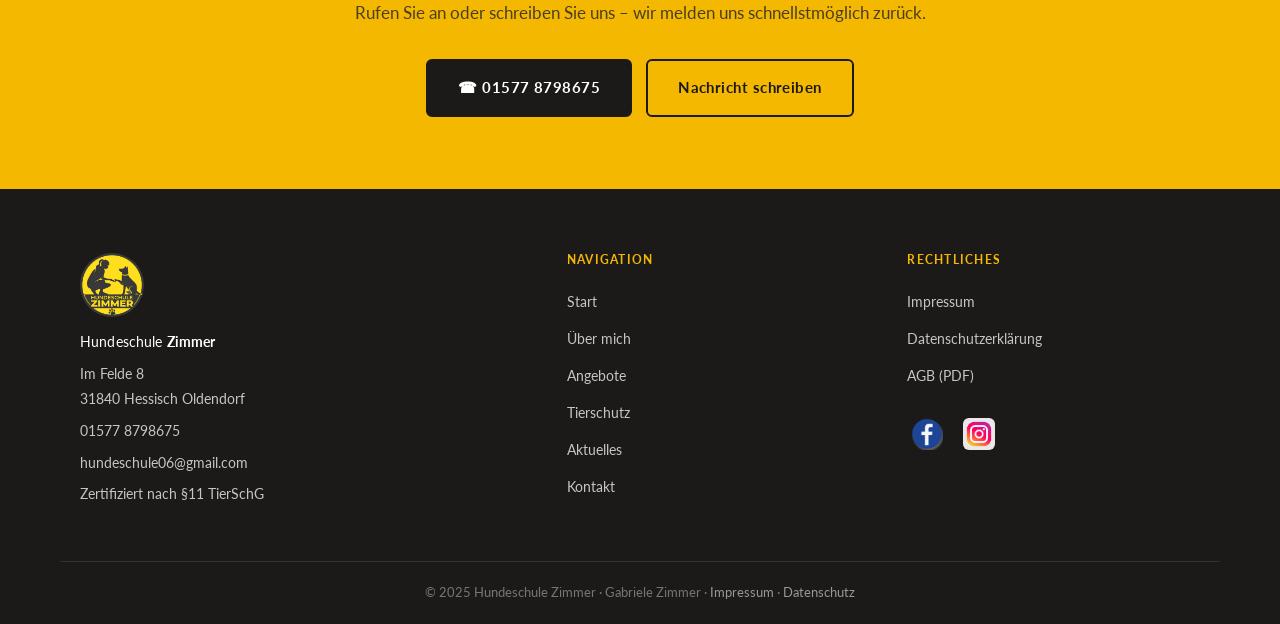
==== commit b58ac254: "Sachkunde-Karte auf Startseite aktualisiert" ====
--- a/index.html
+++ b/index.html
@@ -132,8 +132,8 @@
             <img src="images/sachkunde.jpg" alt="Sachkundeprüfung §11 TierSchG – Hunde mit Besitzern in der Fußgängerzone">
           </div>
           <div class="service-card__body">
-            <h3>Sachkundeprüfung §11</h3>
-            <p>Behördlich vorgeschrieben? Kein Problem. Ich bereite Sie strukturiert und praxisnah auf die offizielle Prüfung vor – sicher und ohne Stress.</p>
+            <h3>Sachkundenachweis Niedersachsen</h3>
+            <p>Theorie und Praxis aus einer Hand. Als behördlich anerkannte Sachkundeprüferin nehme ich beide Prüfungsteile ab – und bereite Sie auf Wunsch gezielt vor.</p>
             <a href="angebote.html#sachkunde" class="service-card__link">Mehr erfahren &rarr;</a>
           </div>
         </article>
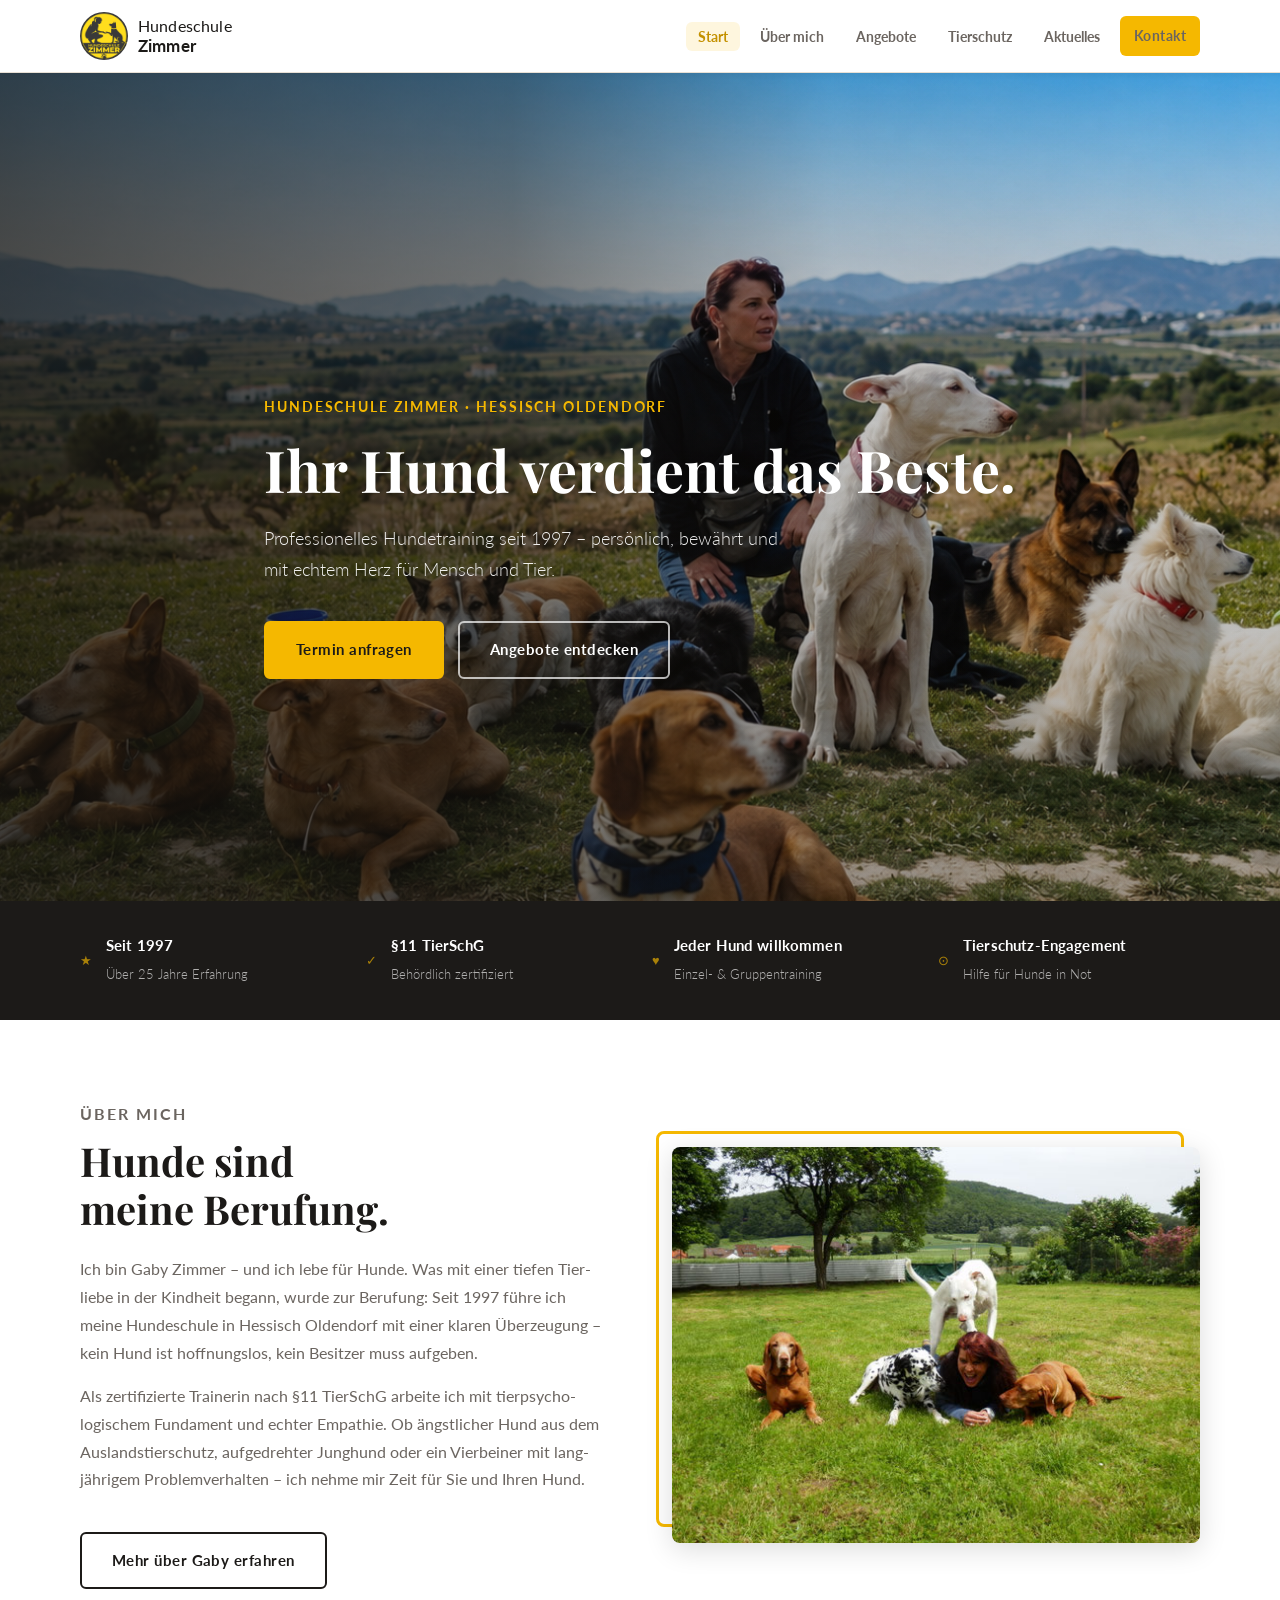
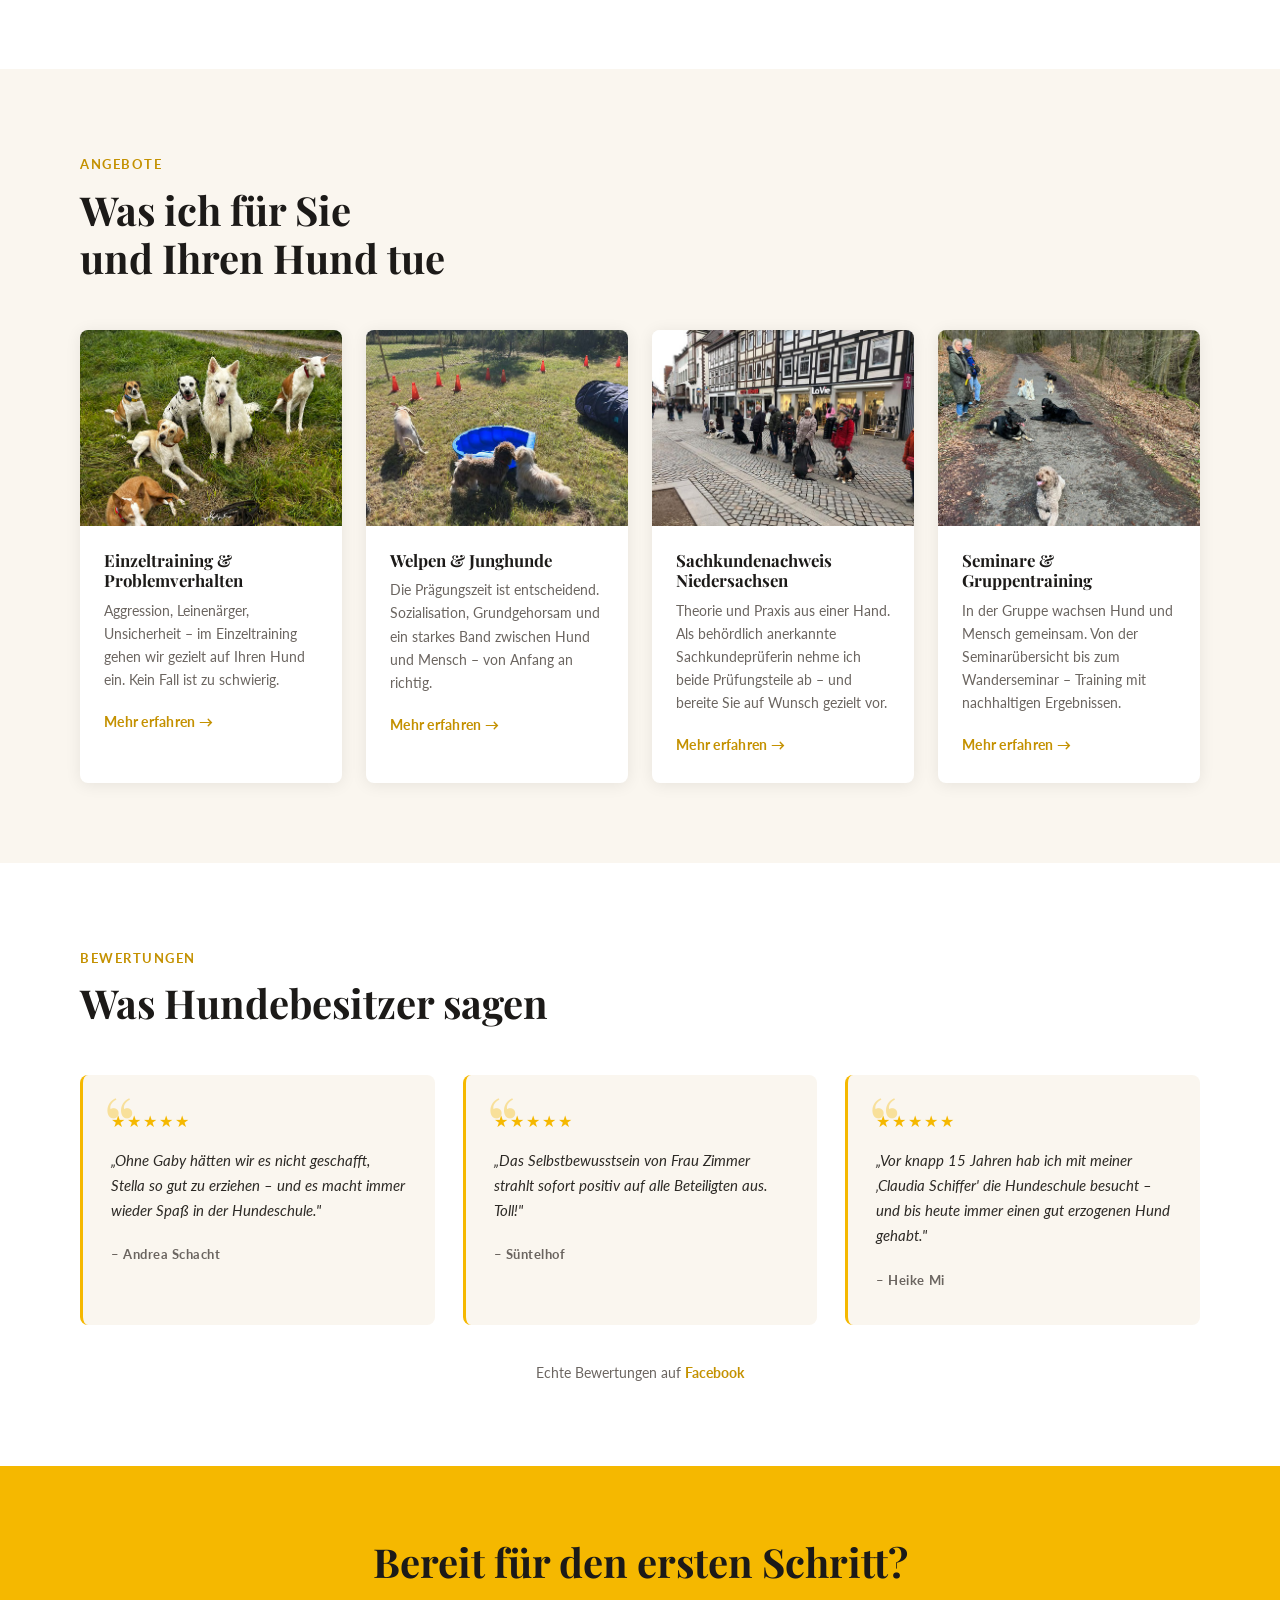
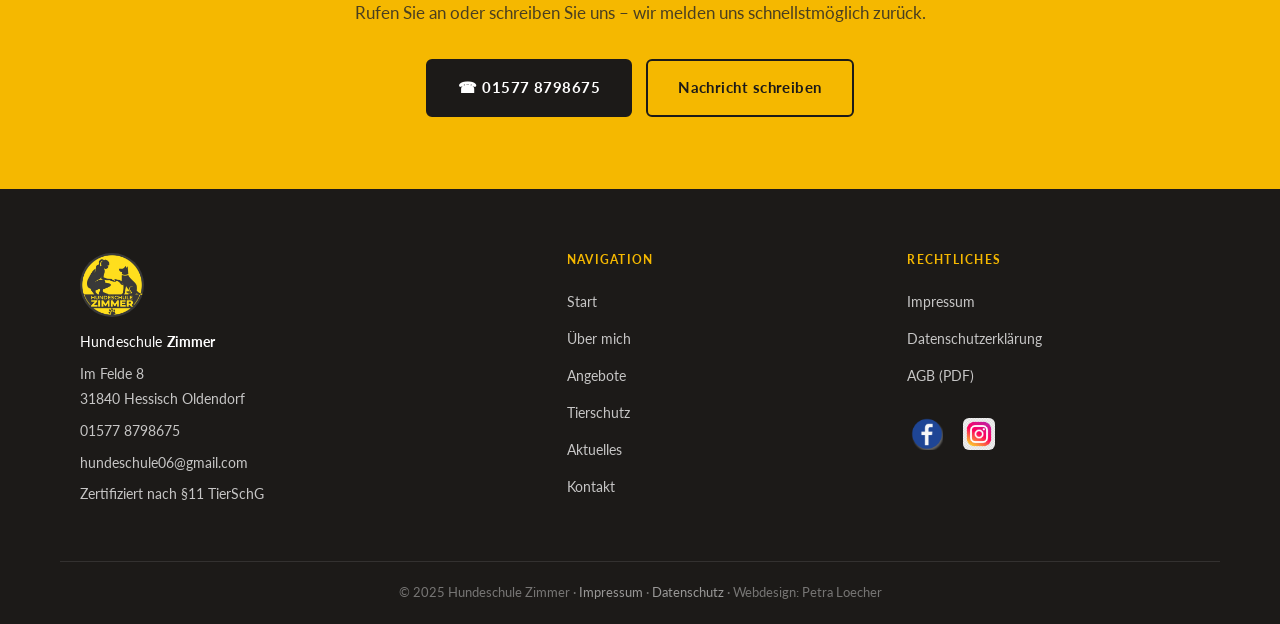
==== commit 93a76cdc: "Fußzeile, Button-Texte und Formulartexte aktualisiert - Webdesign-Credit auf allen 8 Seiten hinzugef" ====
--- a/index.html
+++ b/index.html
@@ -40,7 +40,7 @@
       <h1 class="hero__headline">Ihr Hund verdient das Beste.</h1>
       <p class="hero__sub">Professionelles Hundetraining seit 1997 – persönlich, bewährt und mit echtem Herz für Mensch und Tier.</p>
       <div class="hero__actions">
-        <a href="kontakt.html" class="btn btn--primary">Erstgespräch vereinbaren</a>
+        <a href="kontakt.html" class="btn btn--primary">Termin anfragen</a>
         <a href="angebote.html" class="btn btn--outline">Angebote entdecken</a>
       </div>
     </div>
@@ -243,10 +243,7 @@
     </div>
     <div class="footer__bottom">
       <div class="container">
-        <p>&copy; 2025 Hundeschule Zimmer &middot; Gabriele Zimmer &middot;
-          <a href="impressum.html">Impressum</a> &middot;
-          <a href="datenschutz.html">Datenschutz</a>
-        </p>
+        <p>&copy; 2025 Hundeschule Zimmer &middot; <a href="impressum.html">Impressum</a> &middot; <a href="datenschutz.html">Datenschutz</a> &middot; Webdesign: Petra Loecher</p>
       </div>
     </div>
   </footer>
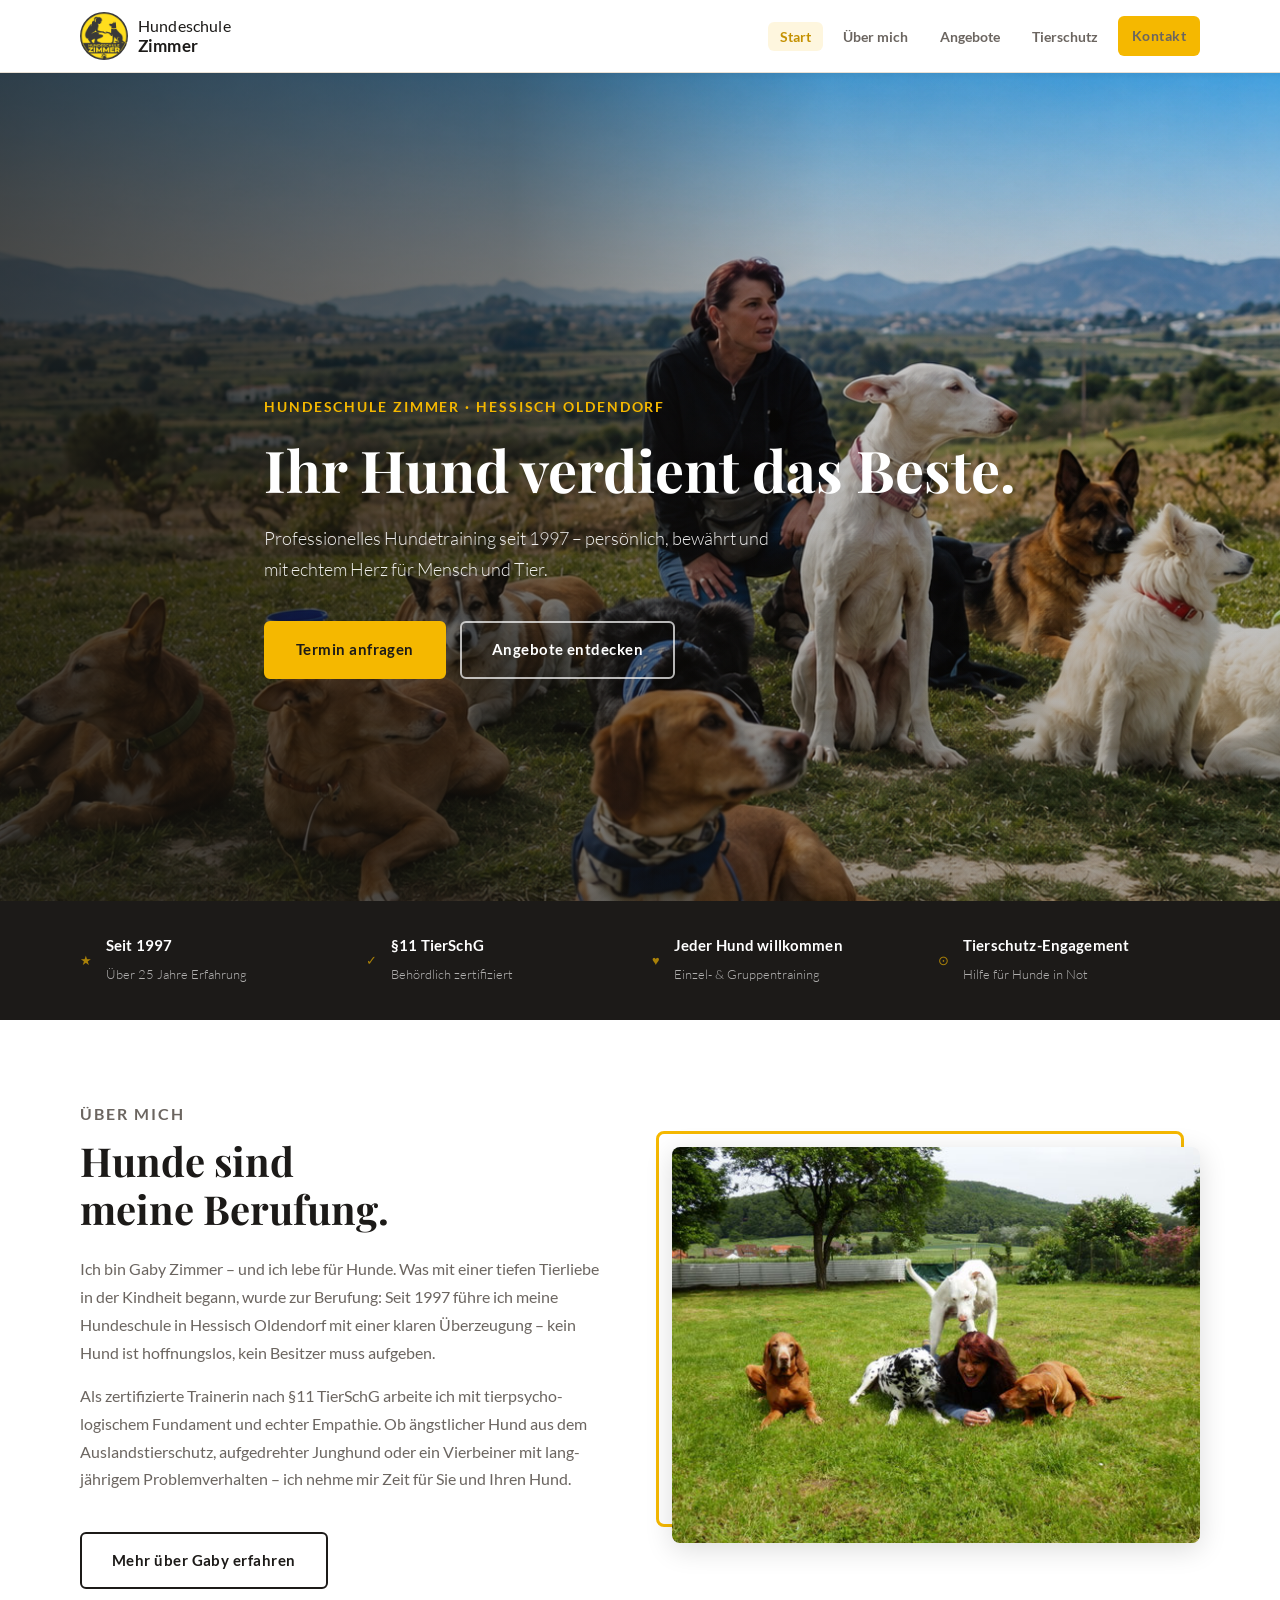
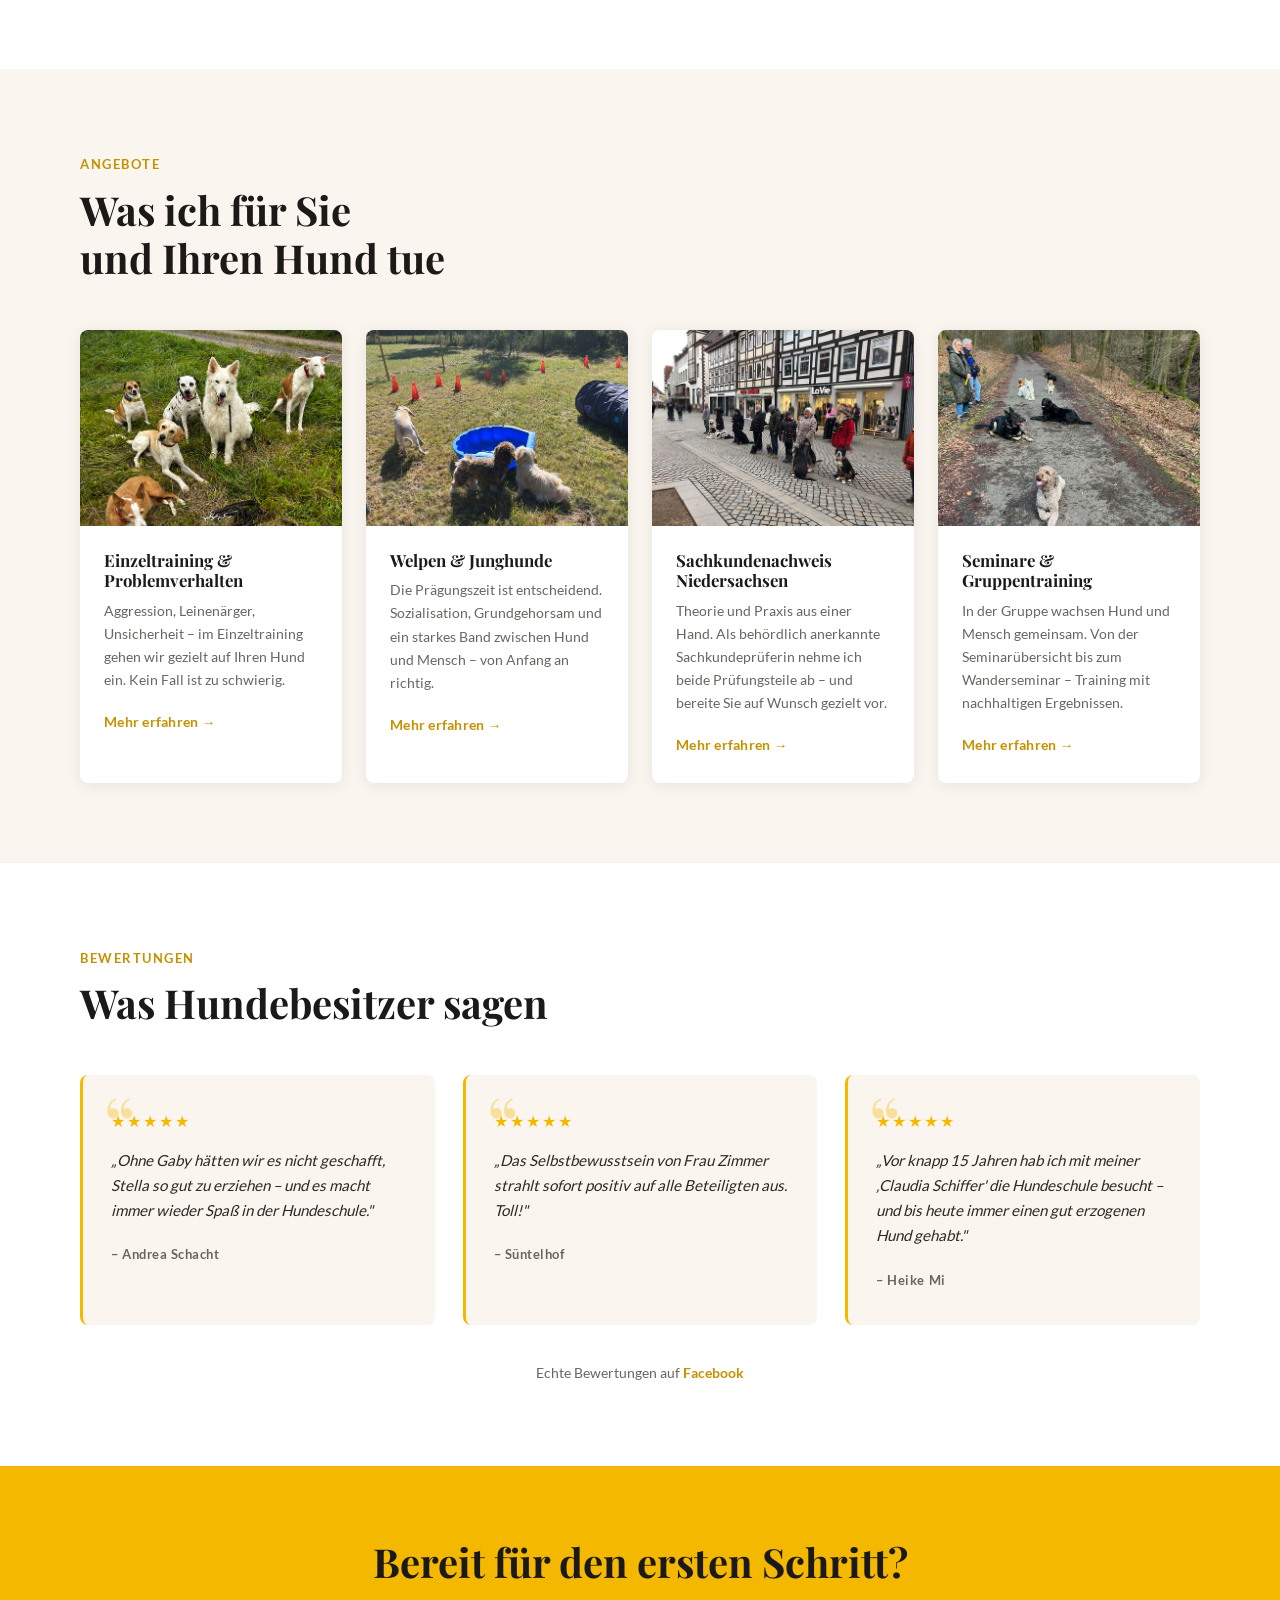
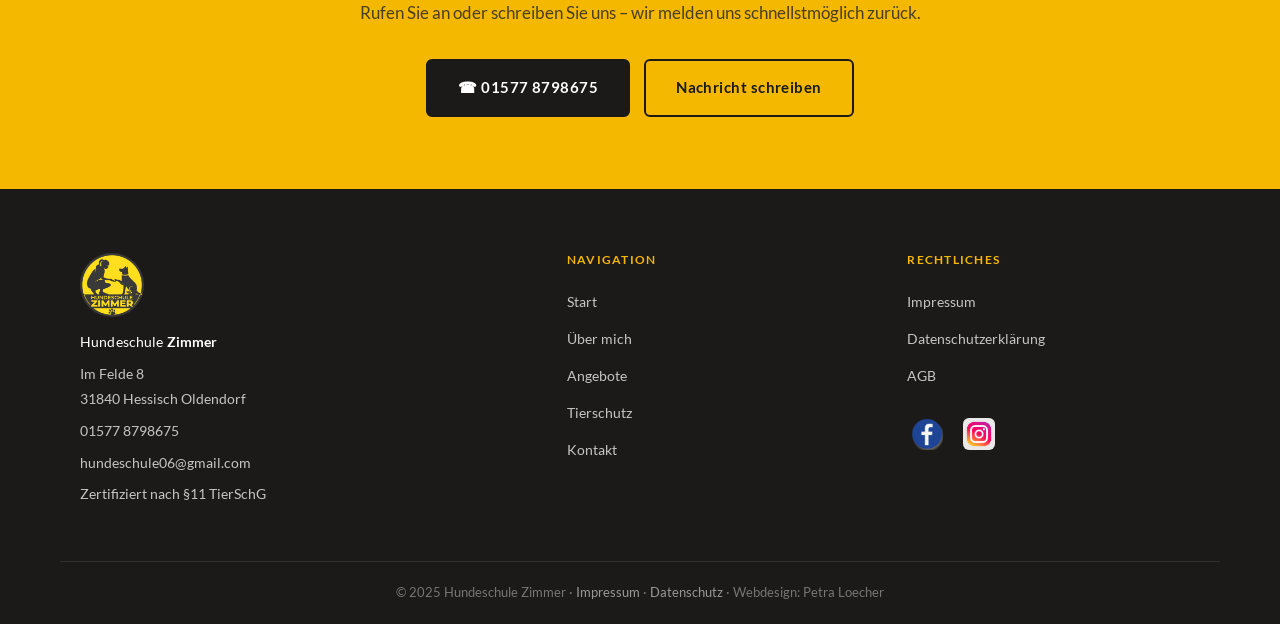
==== commit f1d9bec0: "Aktuelles entfernt, Hausbesuche-Angebot ergänzt, AGB modernisiert & Anmeldeformular digitalisiert - " ====
--- a/index.html
+++ b/index.html
@@ -25,7 +25,6 @@
         <li><a href="ueber-mich.html">Über mich</a></li>
         <li><a href="angebote.html">Angebote</a></li>
         <li><a href="tierschutz.html">Tierschutz</a></li>
-        <li><a href="aktuelles.html">Aktuelles</a></li>
         <li><a href="kontakt.html" class="btn btn--nav">Kontakt</a></li>
       </ul>
     </nav>
@@ -218,7 +217,6 @@
           <li><a href="ueber-mich.html">Über mich</a></li>
           <li><a href="angebote.html">Angebote</a></li>
           <li><a href="tierschutz.html">Tierschutz</a></li>
-          <li><a href="aktuelles.html">Aktuelles</a></li>
           <li><a href="kontakt.html">Kontakt</a></li>
         </ul>
       </div>
@@ -228,7 +226,7 @@
         <ul>
           <li><a href="impressum.html">Impressum</a></li>
           <li><a href="datenschutz.html">Datenschutzerklärung</a></li>
-          <li><a href="Formulare/Microsoft Word - AGB PDF.pdf" target="_blank">AGB (PDF)</a></li>
+          <li><a href="agb.html">AGB</a></li>
         </ul>
         <div class="footer__social">
           <a href="https://www.facebook.com/HundeschuleGabyZimmer/" target="_blank" rel="noopener" class="social-link social-link--icon" aria-label="Facebook">
--- a/css/style.css
+++ b/css/style.css
@@ -2,7 +2,47 @@
    Hundeschule Zimmer · CSS
    ================================================ */
 
-@import url('https://fonts.googleapis.com/css2?family=Playfair+Display:wght@400;700&family=Lato:wght@300;400;700&display=swap');
+/* Fonts – self-hosted, DSGVO-konform */
+@font-face {
+  font-family: 'Lato';
+  font-style: normal;
+  font-weight: 300;
+  font-display: swap;
+  src: url('../fonts/lato-300.woff2') format('woff2');
+  unicode-range: U+0000-00FF, U+0131, U+0152-0153, U+02BB-02BC, U+02C6, U+02DA, U+02DC, U+2000-206F, U+20AC, U+2122, U+FEFF, U+FFFD;
+}
+@font-face {
+  font-family: 'Lato';
+  font-style: normal;
+  font-weight: 400;
+  font-display: swap;
+  src: url('../fonts/lato-400.woff2') format('woff2');
+  unicode-range: U+0000-00FF, U+0131, U+0152-0153, U+02BB-02BC, U+02C6, U+02DA, U+02DC, U+2000-206F, U+20AC, U+2122, U+FEFF, U+FFFD;
+}
+@font-face {
+  font-family: 'Lato';
+  font-style: normal;
+  font-weight: 700;
+  font-display: swap;
+  src: url('../fonts/lato-700.woff2') format('woff2');
+  unicode-range: U+0000-00FF, U+0131, U+0152-0153, U+02BB-02BC, U+02C6, U+02DA, U+02DC, U+2000-206F, U+20AC, U+2122, U+FEFF, U+FFFD;
+}
+@font-face {
+  font-family: 'Playfair Display';
+  font-style: normal;
+  font-weight: 400;
+  font-display: swap;
+  src: url('../fonts/playfair-display-400.woff2') format('woff2');
+  unicode-range: U+0000-00FF, U+0131, U+0152-0153, U+02BB-02BC, U+02C6, U+02DA, U+02DC, U+2000-206F, U+20AC, U+2122, U+FEFF, U+FFFD;
+}
+@font-face {
+  font-family: 'Playfair Display';
+  font-style: normal;
+  font-weight: 700;
+  font-display: swap;
+  src: url('../fonts/playfair-display-700.woff2') format('woff2');
+  unicode-range: U+0000-00FF, U+0131, U+0152-0153, U+02BB-02BC, U+02C6, U+02DA, U+02DC, U+2000-206F, U+20AC, U+2122, U+FEFF, U+FFFD;
+}
 
 /* ---- Variables ---- */
 :root {
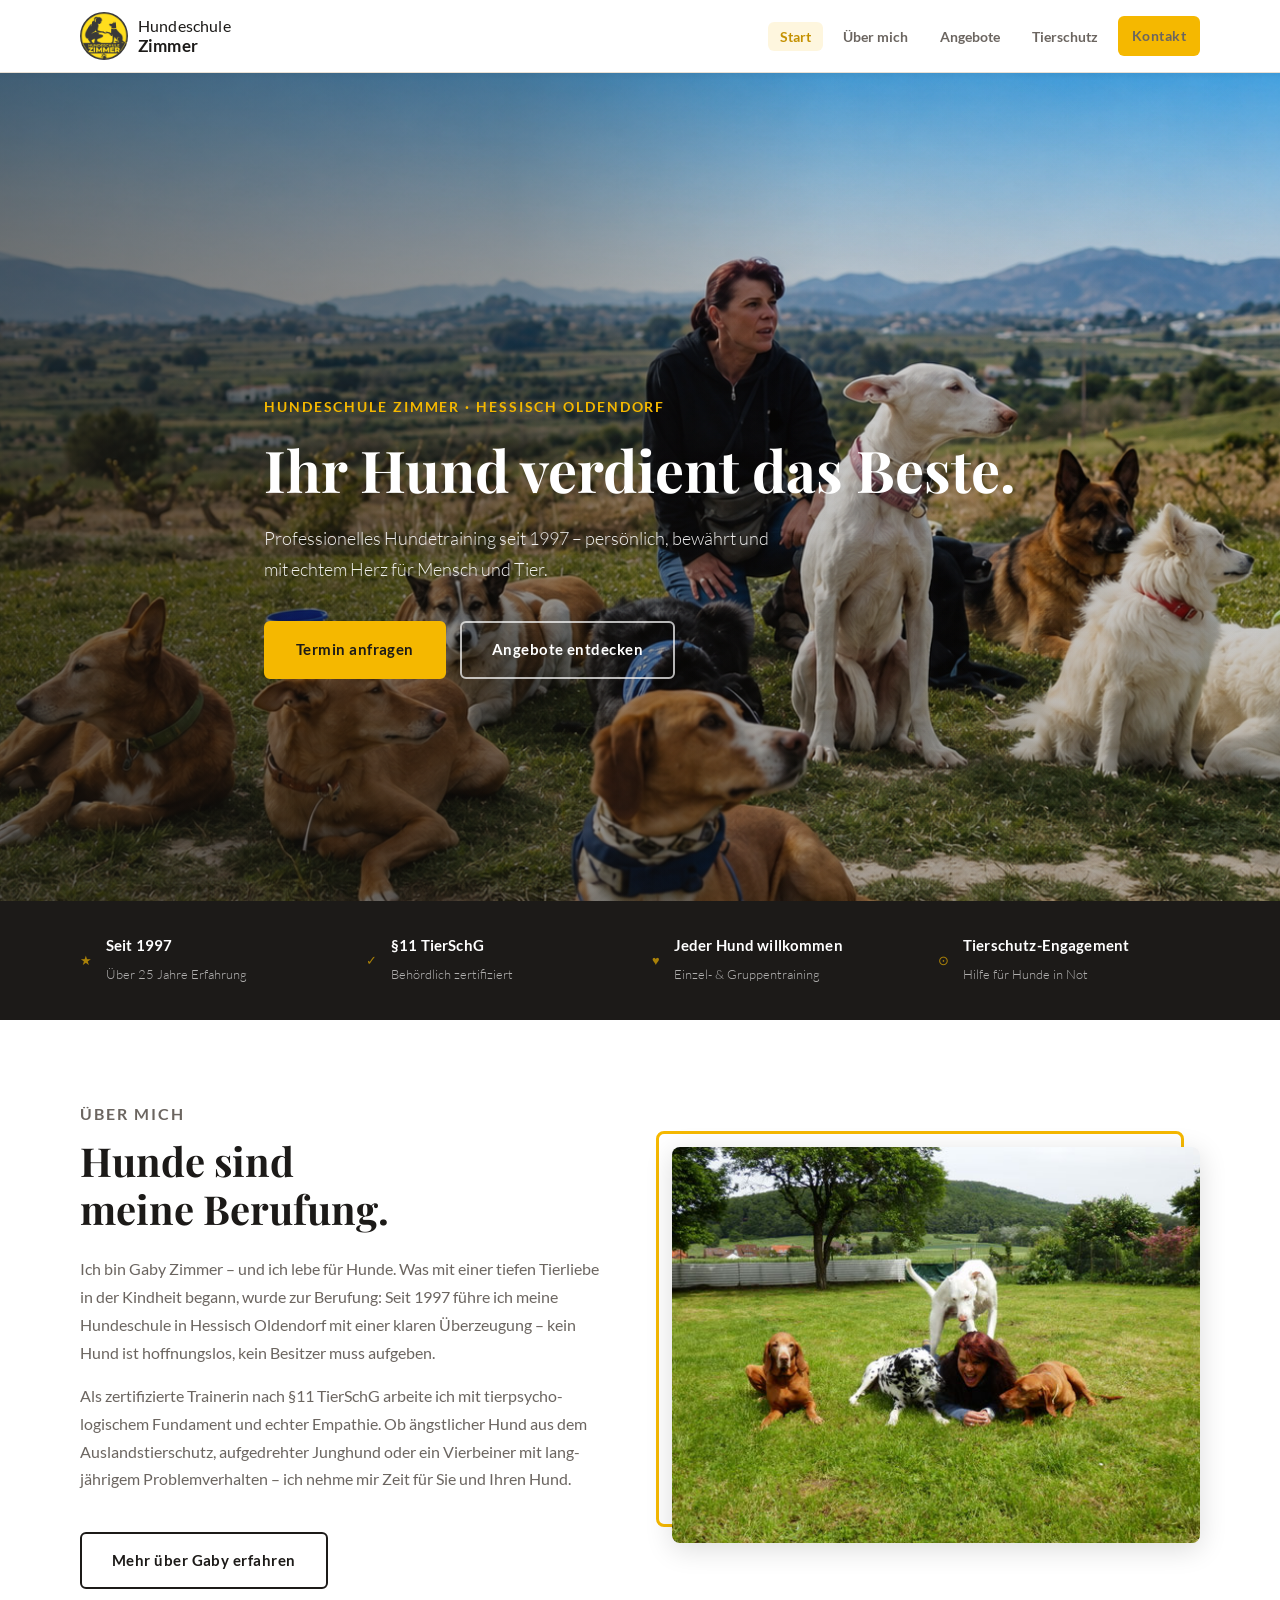
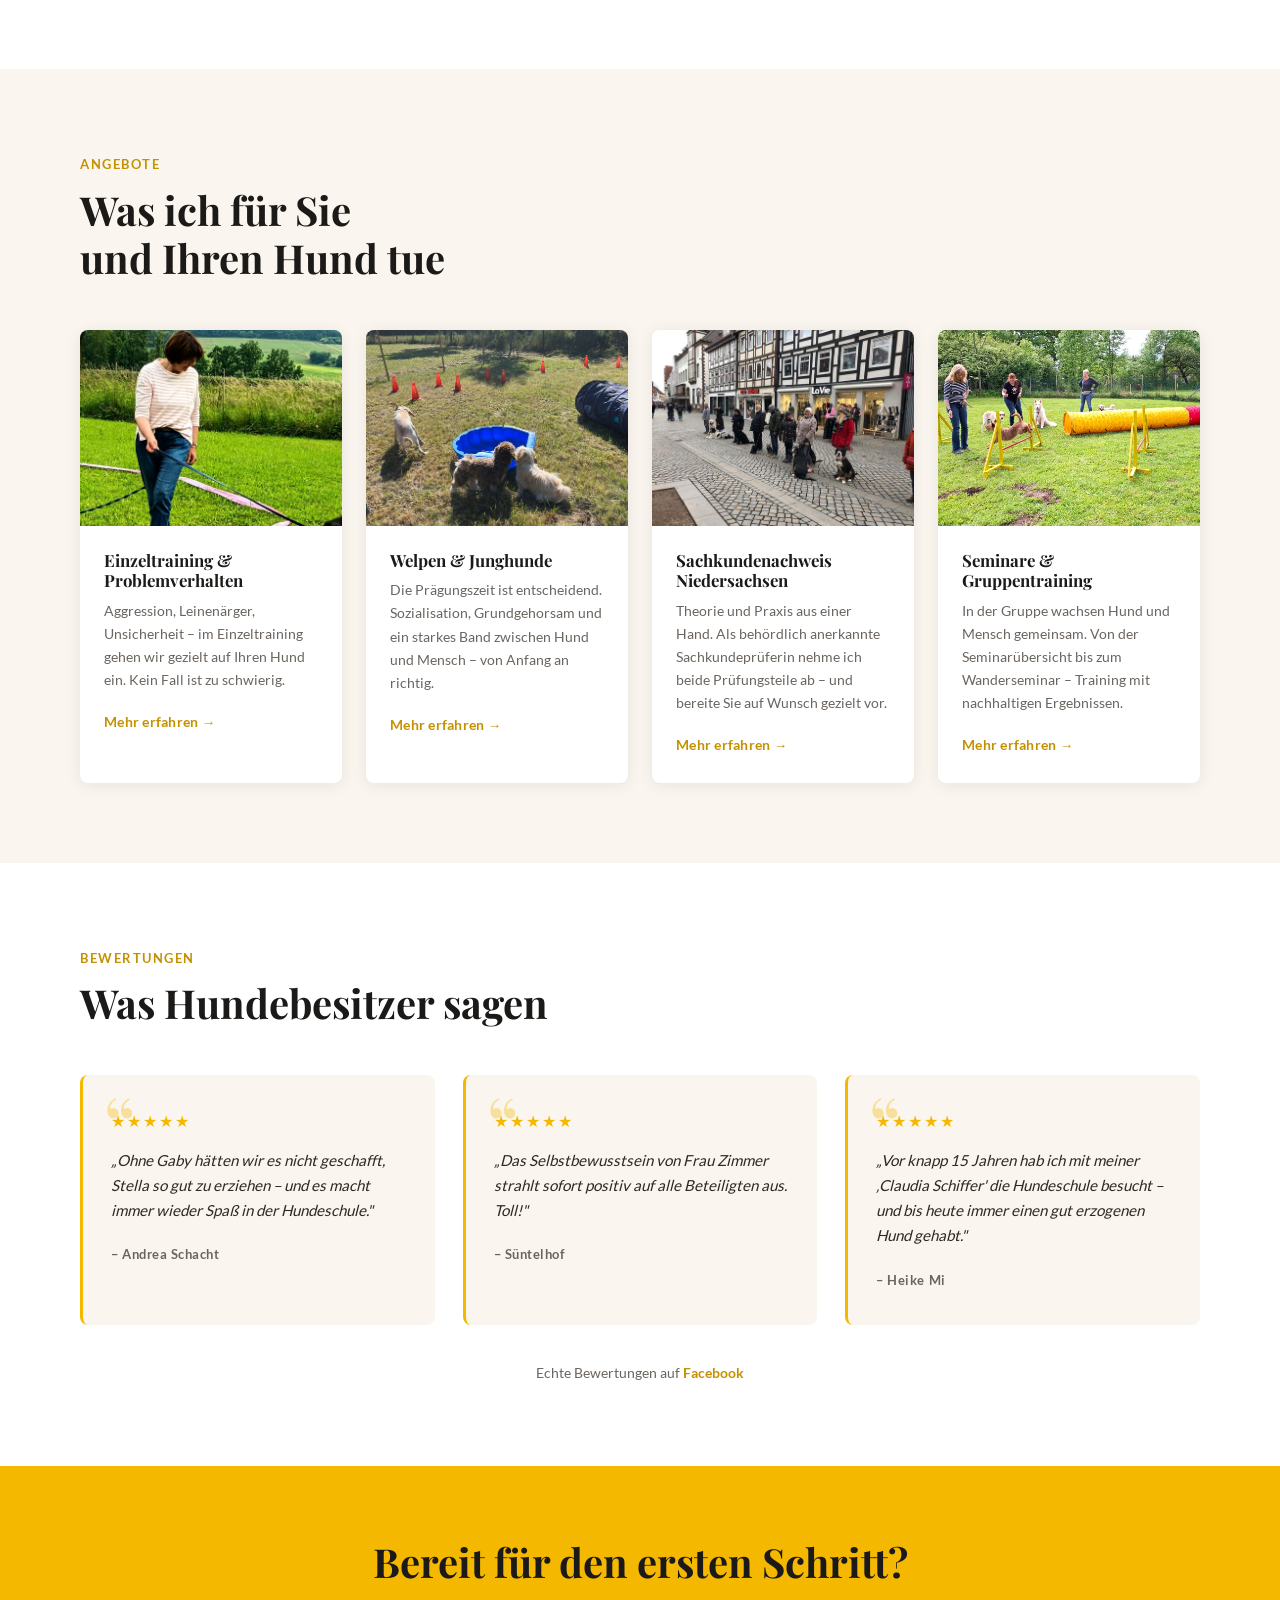
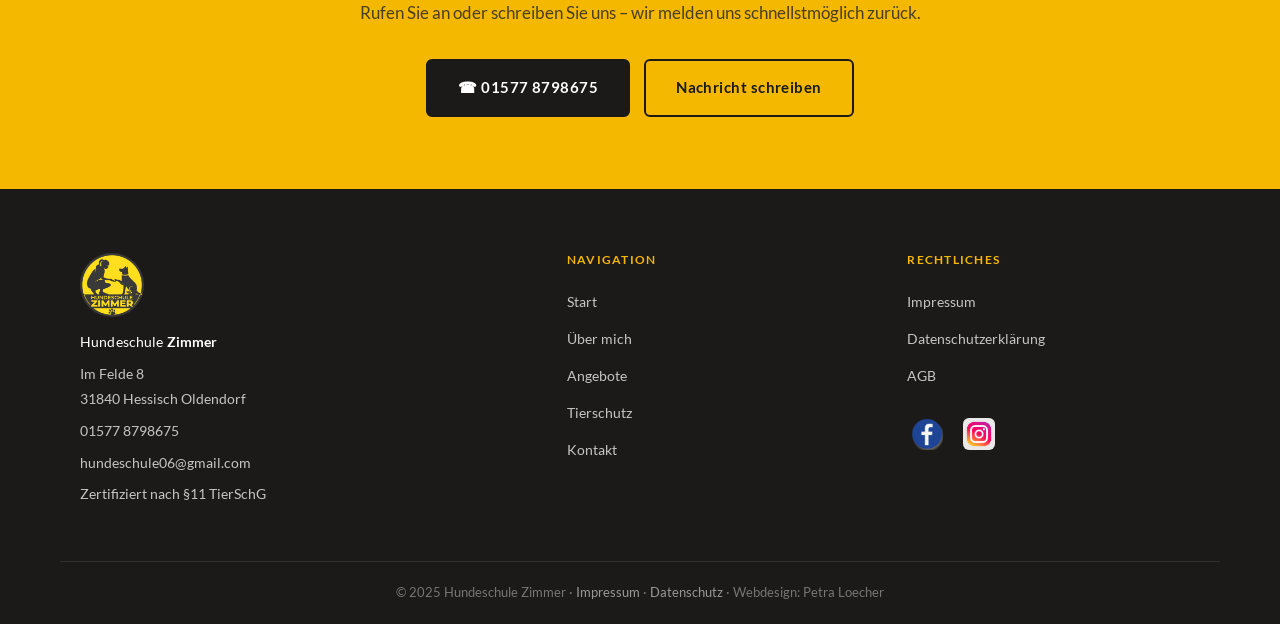
==== commit f8c50aee: "Header-Fotos robust fixiert (aspect-ratio statt fixer Hoehe), alle Ordnerfotos eingebunden - .page-h" ====
--- a/index.html
+++ b/index.html
@@ -106,7 +106,7 @@
 
         <article class="service-card">
           <div class="service-card__img">
-            <img src="images/gruppentraining.jpg" alt="Gruppentraining mit mehreren Hunden in der Natur">
+            <img src="images/einzeltraining-huegel.jpg" alt="Einzeltraining: Hundetrainerin arbeitet mit Hund an der Leine">
           </div>
           <div class="service-card__body">
             <h3>Einzeltraining &amp; Problemverhalten</h3>
@@ -139,7 +139,7 @@
 
         <article class="service-card">
           <div class="service-card__img">
-            <img src="images/seminar.jpg" alt="Hunde liegen diszipliniert auf einem Waldweg – Seminar der Hundeschule Zimmer">
+            <img src="images/seminar-agility.jpg" alt="Agility-Seminar der Hundeschule Zimmer mit mehreren Hundehalterinnen">
           </div>
           <div class="service-card__body">
             <h3>Seminare &amp; Gruppentraining</h3>
--- a/css/style.css
+++ b/css/style.css
@@ -182,17 +182,21 @@
    ================================================ */
 .page-hero {
   position: relative;
-  min-height: 340px;
+  min-height: 320px;
   display: flex;
   align-items: flex-end;
   background-size: cover;
   background-position: center;
   padding-bottom: 48px;
 }
+@media (min-width: 700px) {
+  .page-hero { aspect-ratio: 2.4 / 1; min-height: 380px; }
+  .page-hero--compact { aspect-ratio: 2.6 / 1; min-height: 260px; }
+}
 .page-hero__overlay {
   position: absolute;
   inset: 0;
-  background: linear-gradient(to bottom, rgba(20,18,14,0.35) 0%, rgba(20,18,14,0.70) 100%);
+  background: linear-gradient(to bottom, rgba(20,18,14,0.22) 0%, rgba(20,18,14,0.55) 100%);
 }
 .page-hero__content {
   position: relative;
@@ -302,8 +306,8 @@
   position: absolute;
   inset: 0;
   background:
-    linear-gradient(to right, rgba(20,18,14,0.72) 0%, rgba(20,18,14,0.50) 40%, rgba(20,18,14,0.10) 65%, rgba(20,18,14,0) 100%),
-    linear-gradient(to bottom, rgba(20,18,14,0.05) 0%, rgba(20,18,14,0.35) 100%);
+    linear-gradient(to right, rgba(20,18,14,0.52) 0%, rgba(20,18,14,0.34) 40%, rgba(20,18,14,0.08) 65%, rgba(20,18,14,0) 100%),
+    linear-gradient(to bottom, rgba(20,18,14,0.05) 0%, rgba(20,18,14,0.30) 100%);
 }
 .hero__content {
   position: relative;
